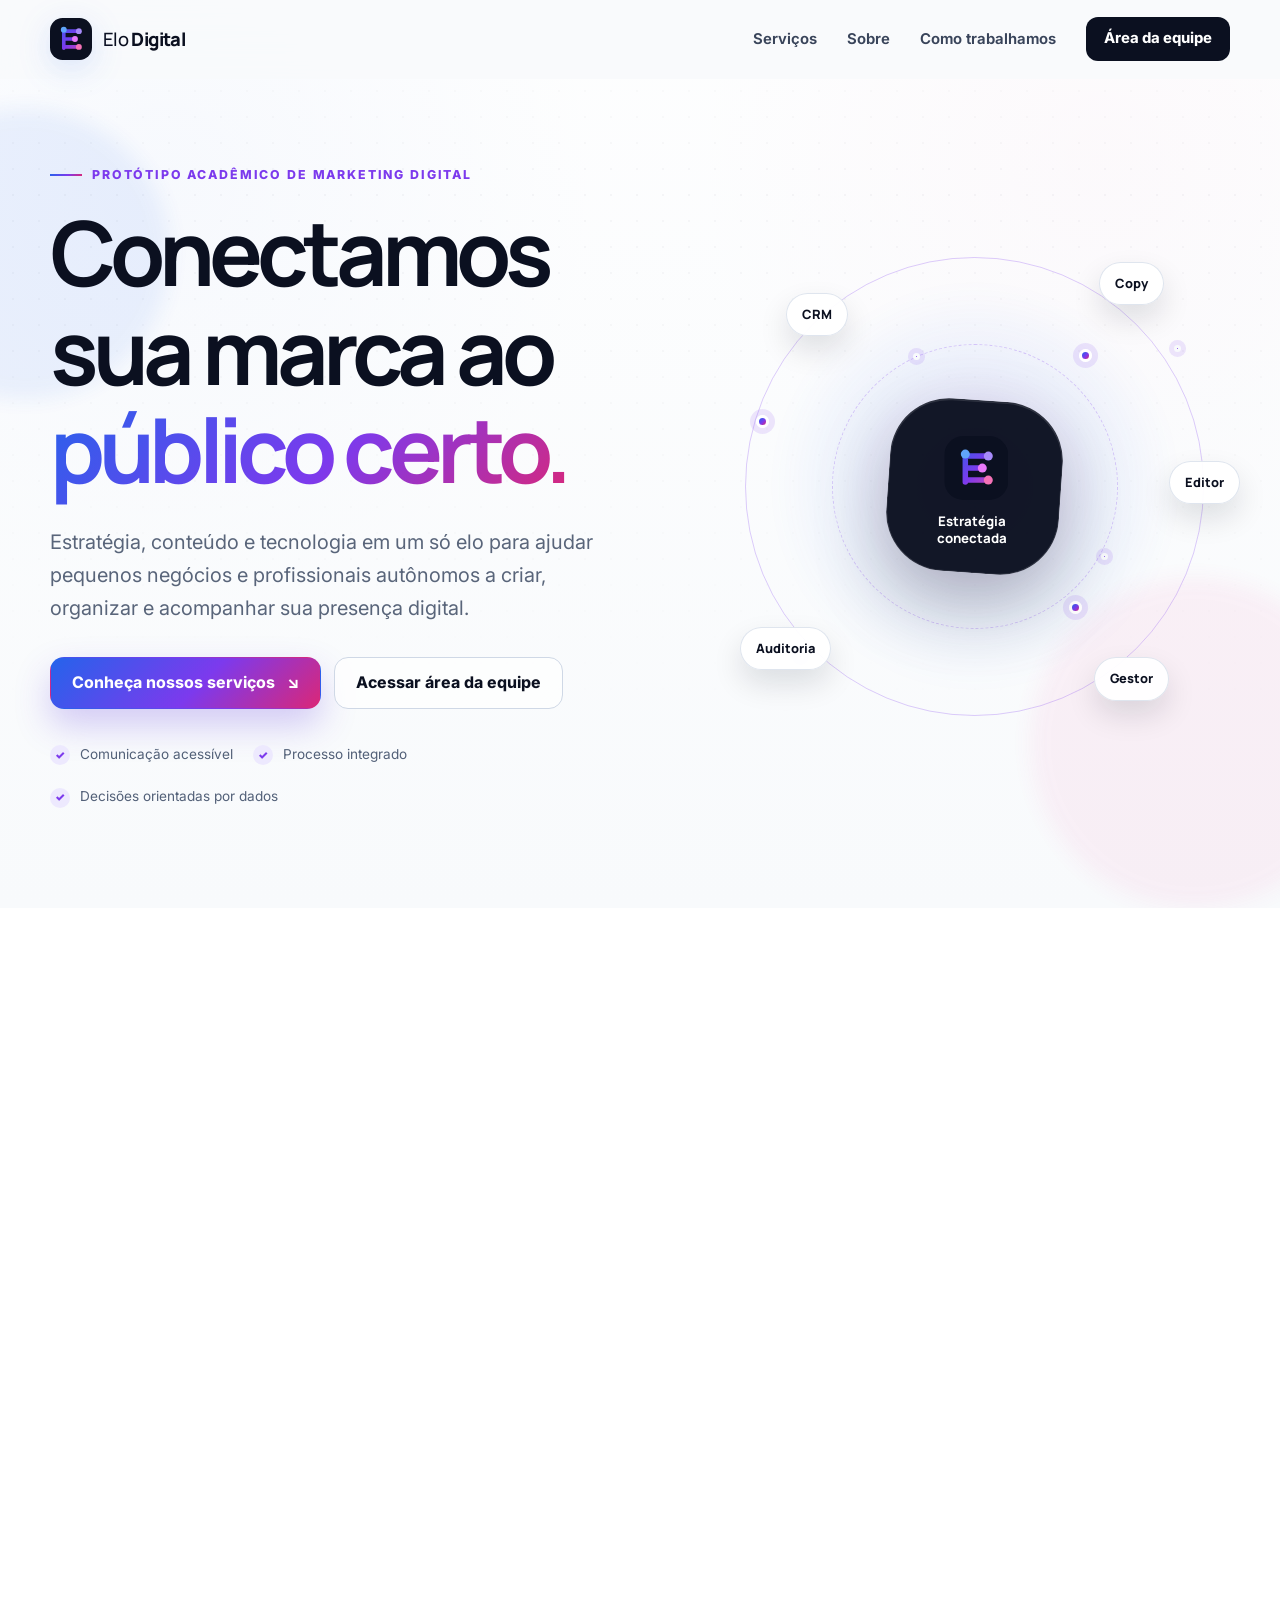
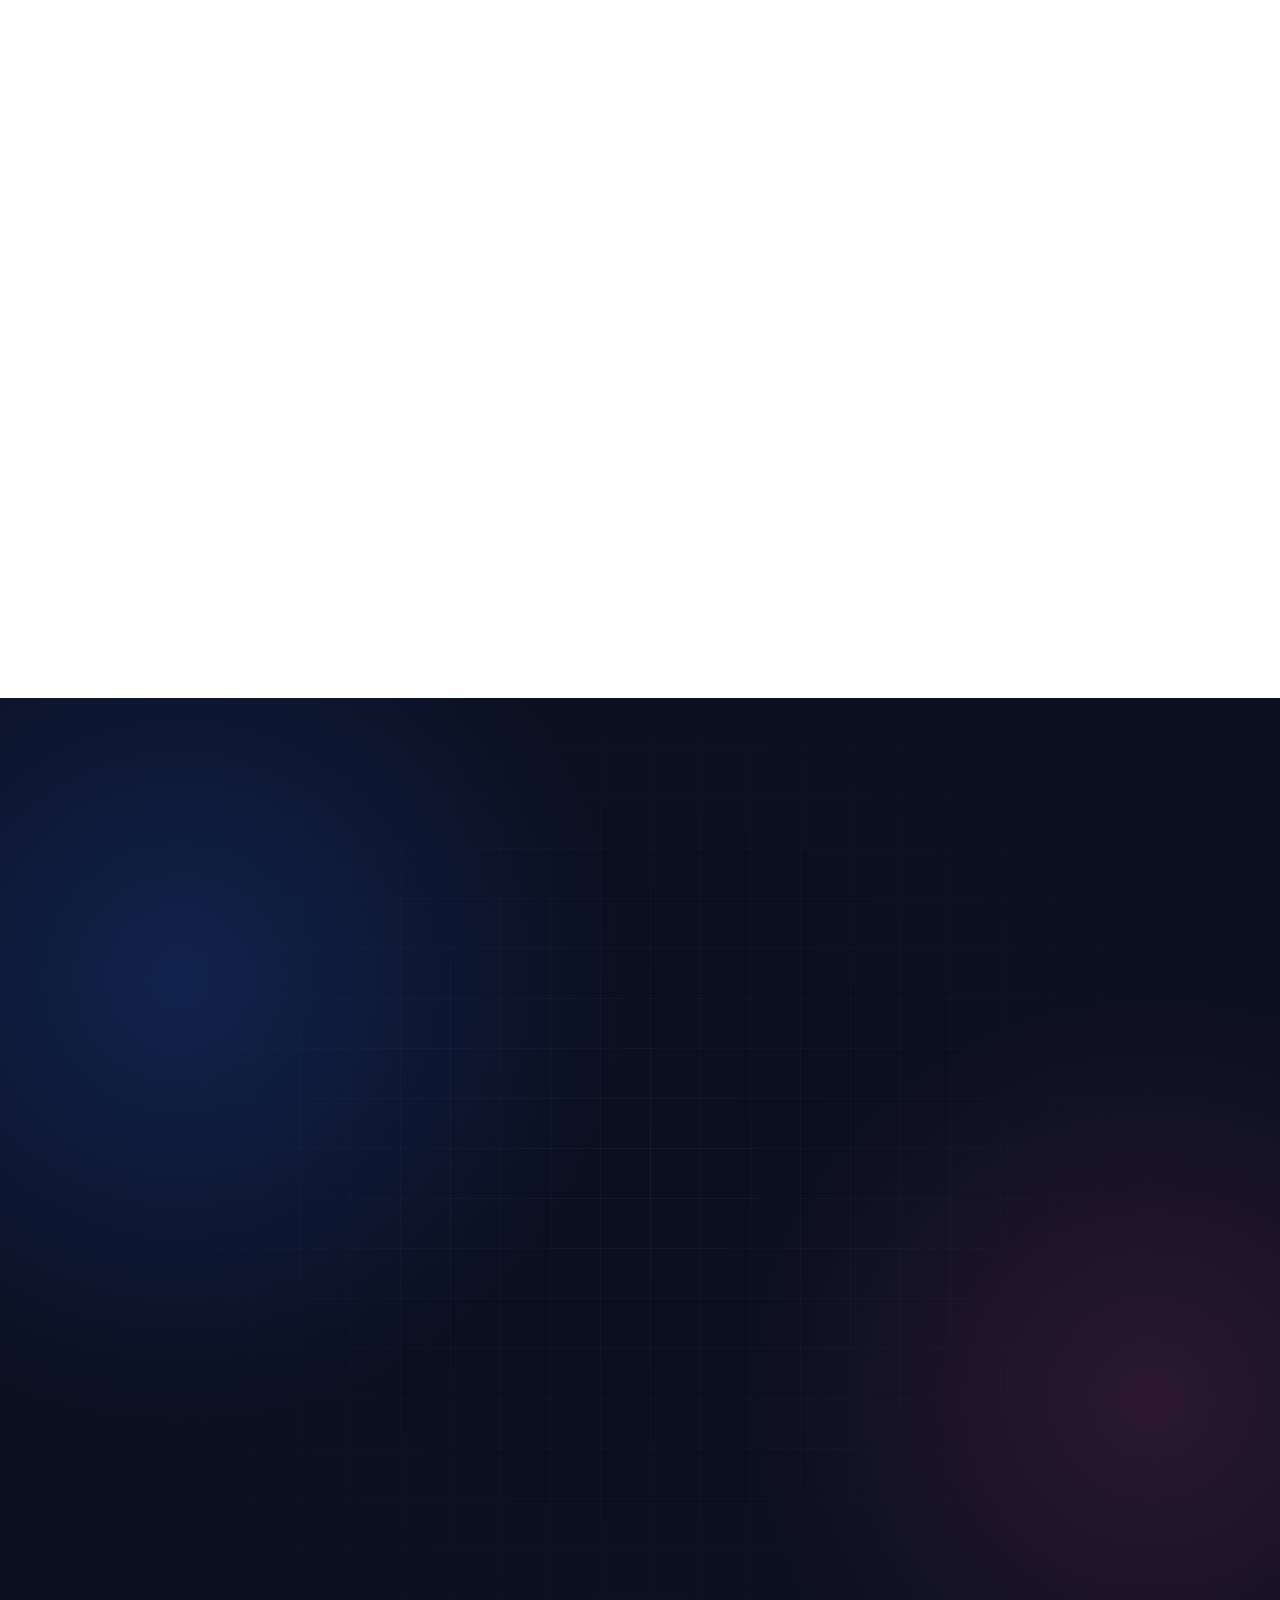
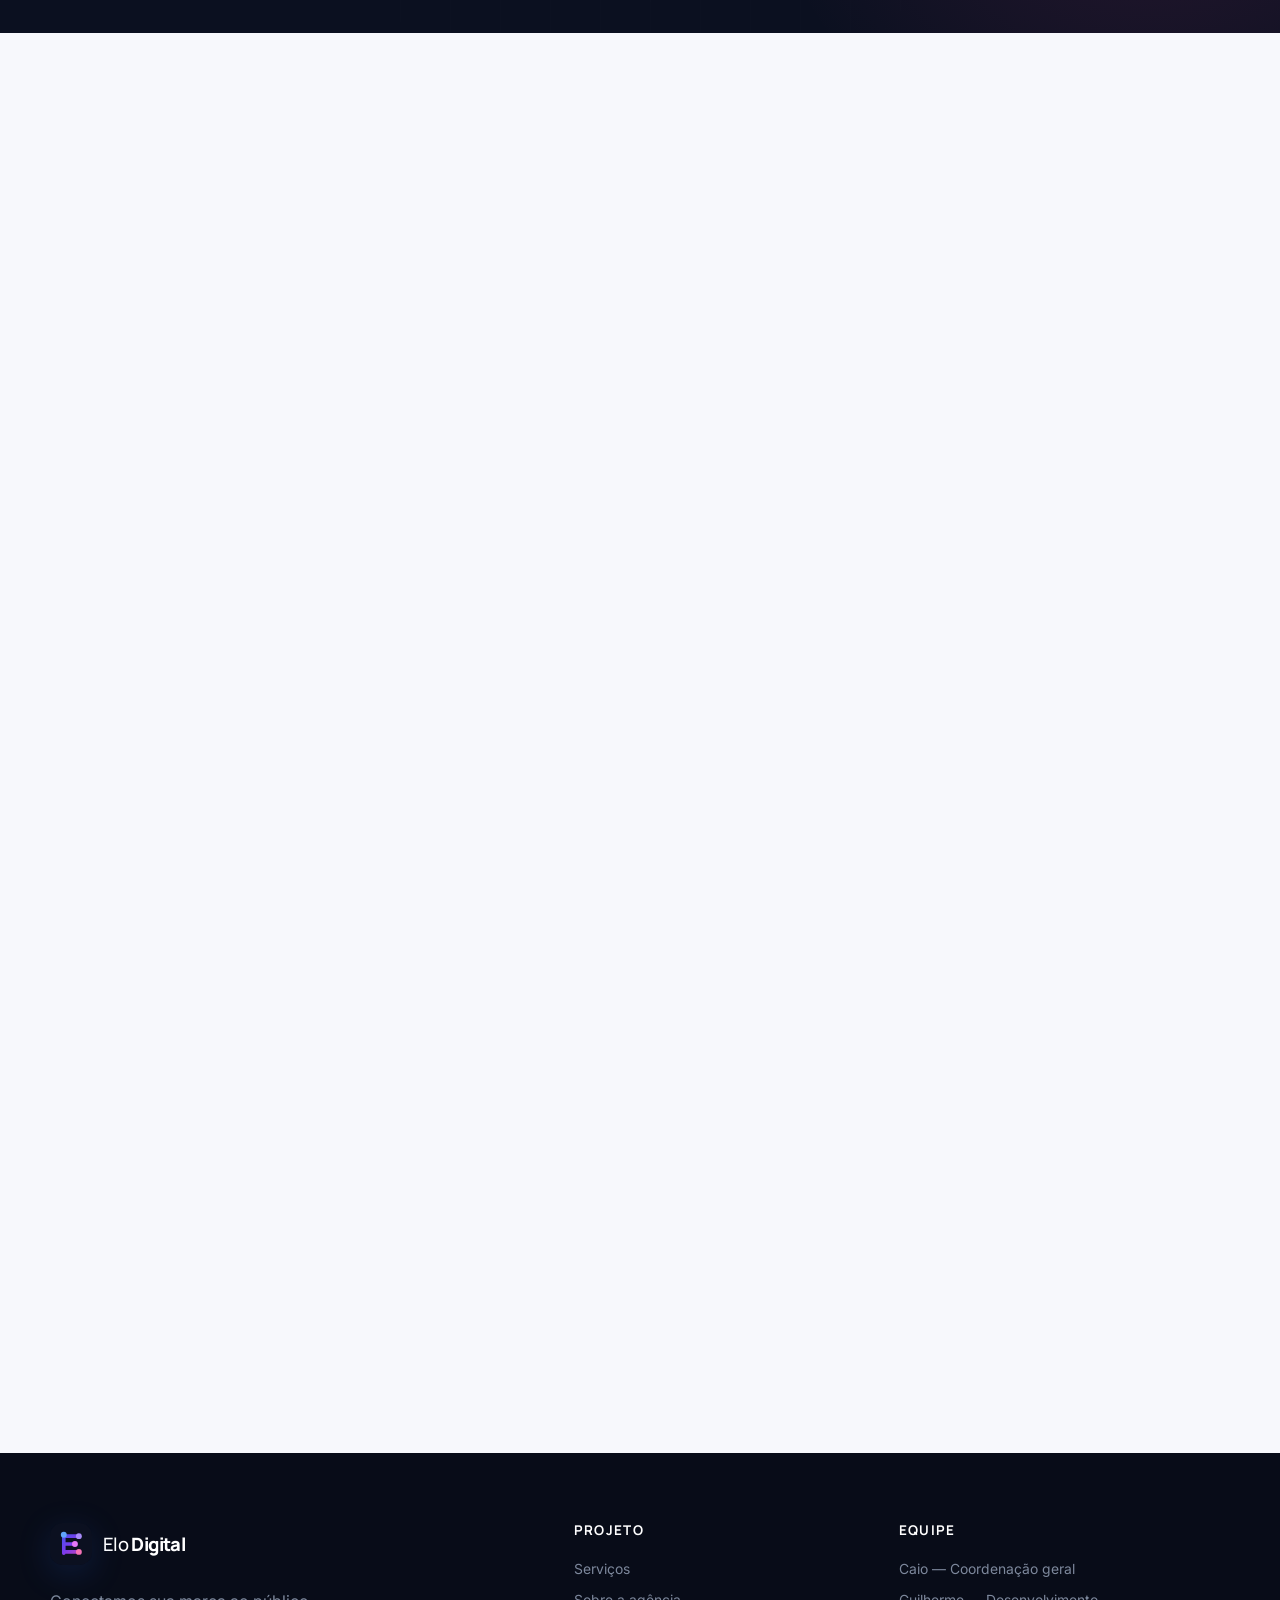
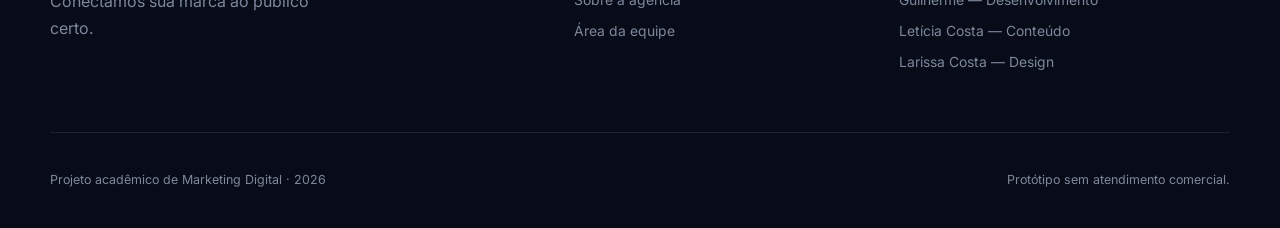
==== index.html @ a64d1aec "feat: cria Home e autenticação da Agência Elo Digital" ====
<!doctype html>
<html lang="pt-BR">
  <head>
    <meta charset="utf-8">
    <meta name="viewport" content="width=device-width, initial-scale=1">
    <meta name="theme-color" content="#0b1020">
    <meta name="referrer" content="no-referrer">
    <meta
      http-equiv="Content-Security-Policy"
      content="default-src 'self'; script-src 'self'; style-src 'self'; img-src 'self' data:; font-src 'self'; connect-src 'none'; object-src 'none'; base-uri 'self'; form-action 'self'; frame-ancestors 'none'"
    >
    <meta
      name="description"
      content="Agência Elo Digital: estratégia, conteúdo e tecnologia para conectar pequenos negócios ao público certo."
    >
    <title>Agência Elo Digital | Conectamos sua marca ao público certo</title>
    <link rel="icon" href="assets/favicon.svg" type="image/svg+xml">
    <link rel="stylesheet" href="styles.css">
    <script src="scripts/home.js" defer></script>
  </head>
  <body class="pagina-home">
    <a class="pular-conteudo" href="#conteudo">Pular para o conteúdo</a>

    <header class="cabecalho-site" data-cabecalho>
      <div class="container barra-navegacao">
        <a class="marca" href="index.html" aria-label="Agência Elo Digital — início">
          <img src="assets/logo.svg" alt="" width="42" height="42">
          <span>Elo <strong>Digital</strong></span>
        </a>

        <button
          class="botao-menu"
          type="button"
          aria-expanded="false"
          aria-controls="navegacao-principal"
          data-menu-botao
        >
          <span class="sr-only">Abrir menu</span>
          <span aria-hidden="true"></span>
          <span aria-hidden="true"></span>
          <span aria-hidden="true"></span>
        </button>

        <nav id="navegacao-principal" class="navegacao-principal" aria-label="Navegação principal" data-menu>
          <a href="#servicos">Serviços</a>
          <a href="#sobre">Sobre</a>
          <a href="#processo">Como trabalhamos</a>
          <a class="botao botao-cabecalho" href="login.html">Área da equipe</a>
        </nav>
      </div>
    </header>

    <main id="conteudo">
      <section class="hero" aria-labelledby="titulo-hero">
        <div class="hero-brilho hero-brilho-um" aria-hidden="true"></div>
        <div class="hero-brilho hero-brilho-dois" aria-hidden="true"></div>
        <div class="container grade-hero">
          <div class="hero-conteudo">
            <p class="sobretitulo">
              <span aria-hidden="true"></span>
              Protótipo acadêmico de Marketing Digital
            </p>
            <h1 id="titulo-hero">Conectamos sua marca ao <em>público certo.</em></h1>
            <p class="hero-resumo">
              Estratégia, conteúdo e tecnologia em um só elo para ajudar pequenos negócios
              e profissionais autônomos a criar, organizar e acompanhar sua presença digital.
            </p>
            <div class="grupo-botoes">
              <a class="botao botao-primario" href="#servicos">
                Conheça nossos serviços
                <span aria-hidden="true">↘</span>
              </a>
              <a class="botao botao-secundario" href="login.html">Acessar área da equipe</a>
            </div>
            <ul class="lista-confianca" aria-label="Características da proposta">
              <li><span aria-hidden="true">✓</span> Comunicação acessível</li>
              <li><span aria-hidden="true">✓</span> Processo integrado</li>
              <li><span aria-hidden="true">✓</span> Decisões orientadas por dados</li>
            </ul>
          </div>

          <div class="hero-visual" aria-label="Cinco áreas conectadas da Agência Elo Digital">
            <div class="orbita orbita-externa" aria-hidden="true"></div>
            <div class="orbita orbita-interna" aria-hidden="true"></div>
            <div class="nucleo-marca">
              <img src="assets/logo.svg" alt="" width="82" height="82">
              <span>Estratégia<br>conectada</span>
            </div>
            <span class="modulo-orbita modulo-crm">CRM</span>
            <span class="modulo-orbita modulo-copy">Copy</span>
            <span class="modulo-orbita modulo-editor">Editor</span>
            <span class="modulo-orbita modulo-gestor">Gestor</span>
            <span class="modulo-orbita modulo-auditoria">Auditoria</span>
            <span class="ponto-decorativo ponto-a" aria-hidden="true"></span>
            <span class="ponto-decorativo ponto-b" aria-hidden="true"></span>
            <span class="ponto-decorativo ponto-c" aria-hidden="true"></span>
          </div>
        </div>
      </section>

      <section id="servicos" class="secao secao-servicos" aria-labelledby="titulo-servicos">
        <div class="container">
          <div class="cabecalho-secao reveal">
            <div>
              <p class="sobretitulo">Um ecossistema, cinco frentes</p>
              <h2 id="titulo-servicos">Do primeiro contato à campanha publicada.</h2>
            </div>
            <p>
              A estrutura planejada reúne os principais pontos de uma operação de marketing
              digital. Os módulos serão liberados nas próximas etapas do projeto.
            </p>
          </div>

          <div class="grade-servicos">
            <article class="cartao-servico cartao-destaque reveal">
              <div class="topo-cartao">
                <span class="icone-servico icone-crm" aria-hidden="true">
                  <svg viewBox="0 0 24 24"><path d="M16 21v-2a4 4 0 0 0-4-4H6a4 4 0 0 0-4 4v2M9 11a4 4 0 1 0 0-8 4 4 0 0 0 0 8ZM22 21v-2a4 4 0 0 0-3-3.87M16 3.13a4 4 0 0 1 0 7.75"/></svg>
                </span>
                <span class="selo-em-breve">Em breve</span>
              </div>
              <p class="numero-cartao">01</p>
              <h3>CRM</h3>
              <p class="subtitulo-cartao">Dados e relacionamento</p>
              <p>Centraliza informações da empresa, ajuda a compreender comportamentos e prepara análises preditivas.</p>
              <span class="linha-cartao" aria-hidden="true"></span>
            </article>

            <article class="cartao-servico reveal">
              <div class="topo-cartao">
                <span class="icone-servico icone-copy" aria-hidden="true">
                  <svg viewBox="0 0 24 24"><path d="m12 19 7-7 3 3-7 7-3-3ZM18 13l-1.5-7.5L2 2l3.5 14.5L13 18M2 2l7.586 7.586M11 13a2 2 0 1 1-4 0 2 2 0 0 1 4 0Z"/></svg>
                </span>
                <span class="selo-em-breve">Em breve</span>
              </div>
              <p class="numero-cartao">02</p>
              <h3>Copy</h3>
              <p class="subtitulo-cartao">Textos e ideias de anúncios</p>
              <p>Organiza objetivos, gatilhos, ofertas e prompts para transformar estratégia em mensagens claras.</p>
              <span class="linha-cartao" aria-hidden="true"></span>
            </article>

            <article class="cartao-servico reveal">
              <div class="topo-cartao">
                <span class="icone-servico icone-editor" aria-hidden="true">
                  <svg viewBox="0 0 24 24"><rect x="3" y="3" width="18" height="18" rx="2"/><circle cx="8.5" cy="8.5" r="1.5"/><path d="m21 15-5-5L5 21"/></svg>
                </span>
                <span class="selo-em-breve">Em breve</span>
              </div>
              <p class="numero-cartao">03</p>
              <h3>Editor</h3>
              <p class="subtitulo-cartao">Imagens e vídeos</p>
              <p>Planeja formatos, tamanhos, duração e objetivo de peças para stories, reels e outros canais.</p>
              <span class="linha-cartao" aria-hidden="true"></span>
            </article>

            <article class="cartao-servico reveal">
              <div class="topo-cartao">
                <span class="icone-servico icone-gestor" aria-hidden="true">
                  <svg viewBox="0 0 24 24"><path d="M3 3v18h18M7 16l4-5 4 3 5-7"/><path d="M17 7h3v3"/></svg>
                </span>
                <span class="selo-em-breve">Em breve</span>
              </div>
              <p class="numero-cartao">04</p>
              <h3>Gestor</h3>
              <p class="subtitulo-cartao">Gestão de campanhas</p>
              <p>Reúne campanhas orgânicas e pagas para facilitar o acompanhamento de redes e anúncios.</p>
              <span class="linha-cartao" aria-hidden="true"></span>
            </article>

            <article class="cartao-servico reveal">
              <div class="topo-cartao">
                <span class="icone-servico icone-auditoria" aria-hidden="true">
                  <svg viewBox="0 0 24 24"><path d="M9 11 12 14 22 4"/><path d="M21 12v7a2 2 0 0 1-2 2H5a2 2 0 0 1-2-2V5a2 2 0 0 1 2-2h11"/></svg>
                </span>
                <span class="selo-em-breve">Em breve</span>
              </div>
              <p class="numero-cartao">05</p>
              <h3>Auditoria</h3>
              <p class="subtitulo-cartao">Revisão e conformidade</p>
              <p>Verifica diretrizes e LGPD, registra alertas e prepara pareceres antes de uma ação avançar.</p>
              <span class="linha-cartao" aria-hidden="true"></span>
            </article>
          </div>
        </div>
      </section>

      <section id="sobre" class="secao-sobre" aria-labelledby="titulo-sobre">
        <div class="container grade-sobre">
          <div class="composicao-sobre reveal" aria-hidden="true">
            <div class="painel-dados">
              <div class="painel-topo"><span></span><span></span><span></span></div>
              <p>Conexões ativas</p>
              <div class="grafico-linhas">
                <span></span>
                <span></span>
                <span></span>
                <span></span>
                <span></span>
                <span></span>
              </div>
              <div class="painel-rodape"><strong>Estratégia</strong><span>+ criatividade</span></div>
            </div>
            <div class="selo-flutuante">Elo<br><strong>em ação</strong></div>
          </div>

          <div class="conteudo-sobre reveal">
            <p class="sobretitulo sobretitulo-claro">Sobre a agência</p>
            <h2 id="titulo-sobre">O elo entre uma boa ideia e uma presença digital consistente.</h2>
            <p>
              A Agência Elo Digital nasce como um projeto acadêmico para tornar o marketing
              mais compreensível e organizado para quem empreende. Nossa proposta conecta
              planejamento, produção e acompanhamento em uma jornada simples.
            </p>
            <div class="lista-valores">
              <div>
                <span>01</span>
                <p><strong>Clareza</strong> para transformar termos técnicos em decisões práticas.</p>
              </div>
              <div>
                <span>02</span>
                <p><strong>Criação</strong> alinhada aos objetivos e à realidade de cada negócio.</p>
              </div>
              <div>
                <span>03</span>
                <p><strong>Acompanhamento</strong> para aprender com cada ação e evoluir.</p>
              </div>
            </div>
          </div>
        </div>
      </section>

      <section id="processo" class="secao secao-processo" aria-labelledby="titulo-processo">
        <div class="container">
          <div class="cabecalho-processo reveal">
            <p class="sobretitulo">Como trabalhamos</p>
            <h2 id="titulo-processo">Um processo direto, do contexto ao aprendizado.</h2>
          </div>
          <ol class="etapas-processo">
            <li class="reveal">
              <span class="numero-etapa">01</span>
              <div class="icone-etapa" aria-hidden="true">◎</div>
              <h3>Entender</h3>
              <p>Conhecemos o negócio, o público e o objetivo antes de escolher formatos ou canais.</p>
            </li>
            <li class="reveal">
              <span class="numero-etapa">02</span>
              <div class="icone-etapa" aria-hidden="true">◇</div>
              <h3>Criar</h3>
              <p>Conectamos texto, imagem, vídeo e campanha em uma comunicação coerente.</p>
            </li>
            <li class="reveal">
              <span class="numero-etapa">03</span>
              <div class="icone-etapa" aria-hidden="true">↗</div>
              <h3>Acompanhar</h3>
              <p>Organizamos dados e aprendizados para apoiar as próximas decisões.</p>
            </li>
          </ol>
        </div>
      </section>

      <section class="secao-cta" aria-labelledby="titulo-cta">
        <div class="container caixa-cta reveal">
          <div class="cta-orbe cta-orbe-a" aria-hidden="true"></div>
          <div class="cta-orbe cta-orbe-b" aria-hidden="true"></div>
          <div>
            <p class="sobretitulo sobretitulo-claro">Área interna demonstrativa</p>
            <h2 id="titulo-cta">A estratégia começa quando a equipe se conecta.</h2>
            <p>Acesse o protótipo funcional e conheça o painel planejado para os cinco módulos.</p>
          </div>
          <a class="botao botao-claro" href="login.html">
            Entrar na área da equipe
            <span aria-hidden="true">→</span>
          </a>
        </div>
      </section>
    </main>

    <footer class="rodape-site">
      <div class="container rodape-principal">
        <div class="rodape-marca">
          <a class="marca marca-rodape" href="index.html">
            <img src="assets/logo.svg" alt="" width="42" height="42">
            <span>Elo <strong>Digital</strong></span>
          </a>
          <p>Conectamos sua marca ao público certo.</p>
        </div>
        <div>
          <h2>Projeto</h2>
          <a href="#servicos">Serviços</a>
          <a href="#sobre">Sobre a agência</a>
          <a href="login.html">Área da equipe</a>
        </div>
        <div>
          <h2>Equipe</h2>
          <p>Caio — Coordenação geral</p>
          <p>Guilherme — Desenvolvimento</p>
          <p>Letícia Costa — Conteúdo</p>
          <p>Larissa Costa — Design</p>
        </div>
      </div>
      <div class="container rodape-final">
        <p>Projeto acadêmico de Marketing Digital · 2026</p>
        <p>Protótipo sem atendimento comercial.</p>
      </div>
    </footer>
  </body>
</html>
---- styles.css ----
@font-face {
  font-family: "Manrope";
  src: url("assets/fonts/Manrope-Variable.ttf") format("truetype");
  font-style: normal;
  font-weight: 200 800;
  font-display: swap;
}

@font-face {
  font-family: "Inter";
  src: url("assets/fonts/Inter-Variable.ttf") format("truetype");
  font-style: normal;
  font-weight: 100 900;
  font-display: swap;
}

:root {
  --azul: #2563eb;
  --azul-claro: #60a5fa;
  --roxo: #7c3aed;
  --roxo-claro: #a78bfa;
  --magenta: #db2777;
  --rosa: #f472b6;
  --marinho: #0b1020;
  --marinho-medio: #151b31;
  --texto: #172033;
  --texto-suave: #59657a;
  --fundo: #f8fafc;
  --superficie: #ffffff;
  --borda: #dbe2ec;
  --sucesso: #08735a;
  --erro: #b4233f;
  --foco: #005bd8;
  --gradiente: linear-gradient(135deg, var(--azul) 0%, var(--roxo) 55%, var(--magenta) 100%);
  --gradiente-suave: linear-gradient(135deg, rgb(37 99 235 / 12%), rgb(124 58 237 / 12%), rgb(236 72 153 / 12%));
  --sombra: 0 24px 70px rgb(11 16 32 / 10%);
  --raio: 24px;
}

*,
*::before,
*::after {
  box-sizing: border-box;
}

html {
  scroll-behavior: smooth;
}

body {
  margin: 0;
  color: var(--texto);
  background: var(--fundo);
  font-family: "Inter", system-ui, -apple-system, BlinkMacSystemFont, "Segoe UI", sans-serif;
  font-size: 1rem;
  line-height: 1.65;
  text-rendering: optimizeLegibility;
}

body.menu-aberto {
  overflow: hidden;
}

button,
input {
  font: inherit;
}

button,
a {
  -webkit-tap-highlight-color: transparent;
}

button {
  color: inherit;
}

a {
  color: inherit;
  text-decoration: none;
}

img,
svg {
  display: block;
  max-width: 100%;
}

h1,
h2,
h3,
p {
  overflow-wrap: anywhere;
}

h1,
h2,
h3 {
  margin-top: 0;
  color: var(--marinho);
  font-family: "Manrope", "Inter", sans-serif;
  line-height: 1.1;
}

h1 {
  font-size: clamp(2.75rem, 7vw, 5.75rem);
  letter-spacing: -0.065em;
}

h2 {
  font-size: clamp(2.15rem, 5vw, 4rem);
  letter-spacing: -0.052em;
}

h3 {
  font-size: 1.45rem;
  letter-spacing: -0.03em;
}

.container {
  width: min(1180px, calc(100% - 40px));
  margin-inline: auto;
}

.sr-only {
  position: absolute;
  width: 1px;
  height: 1px;
  padding: 0;
  margin: -1px;
  overflow: hidden;
  clip: rect(0, 0, 0, 0);
  white-space: nowrap;
  border: 0;
}

.pular-conteudo {
  position: fixed;
  z-index: 1000;
  top: 12px;
  left: 12px;
  padding: 12px 18px;
  color: #fff;
  background: var(--marinho);
  border-radius: 10px;
  transform: translateY(-160%);
  transition: transform 180ms ease;
}

.pular-conteudo:focus {
  transform: translateY(0);
}

:focus-visible {
  outline: 3px solid var(--foco);
  outline-offset: 3px;
}

.marca {
  display: inline-flex;
  align-items: center;
  gap: 11px;
  color: var(--marinho);
  font-family: "Manrope", sans-serif;
  font-size: 1.15rem;
  font-weight: 500;
  letter-spacing: -0.035em;
}

.marca img {
  flex: 0 0 auto;
  filter: drop-shadow(0 8px 16px rgb(37 99 235 / 16%));
}

.marca strong {
  font-weight: 800;
}

.botao {
  display: inline-flex;
  min-height: 52px;
  align-items: center;
  justify-content: center;
  gap: 12px;
  padding: 13px 21px;
  border: 1px solid transparent;
  border-radius: 14px;
  cursor: pointer;
  font-weight: 750;
  line-height: 1.2;
  transition: transform 180ms ease, box-shadow 180ms ease, background 180ms ease, border-color 180ms ease;
}

.botao:hover {
  transform: translateY(-2px);
}

.botao-primario {
  color: #fff;
  background: var(--gradiente);
  box-shadow: 0 16px 35px rgb(91 57 224 / 25%);
}

.botao-primario:hover {
  box-shadow: 0 19px 42px rgb(91 57 224 / 34%);
}

.botao-secundario {
  color: var(--marinho);
  background: rgb(255 255 255 / 74%);
  border-color: #cfd8e6;
}

.botao-secundario:hover {
  background: #fff;
  border-color: #aebcd1;
}

.botao:disabled {
  color: #6b7280;
  background: #d9dee8;
  box-shadow: none;
  cursor: wait;
  transform: none;
}

.sobretitulo,
.rotulo-formulario {
  margin: 0 0 18px;
  color: var(--roxo);
  font-size: 0.77rem;
  font-weight: 800;
  letter-spacing: 0.15em;
  text-transform: uppercase;
}

.sobretitulo {
  display: flex;
  align-items: center;
  gap: 10px;
}

.sobretitulo > span {
  width: 32px;
  height: 2px;
  background: var(--gradiente);
}

.sobretitulo-claro {
  color: #c4b5fd;
}

/* Home */

.cabecalho-site {
  position: fixed;
  z-index: 100;
  inset: 0 0 auto;
  background: rgb(248 250 252 / 84%);
  border-bottom: 1px solid transparent;
  backdrop-filter: blur(18px);
  transition: border-color 180ms ease, box-shadow 180ms ease;
}

.cabecalho-site.rolado {
  border-color: rgb(219 226 236 / 85%);
  box-shadow: 0 12px 35px rgb(11 16 32 / 6%);
}

.barra-navegacao {
  display: flex;
  min-height: 78px;
  align-items: center;
  justify-content: space-between;
  gap: 28px;
}

.navegacao-principal {
  display: flex;
  align-items: center;
  gap: 30px;
  color: #39445a;
  font-size: 0.93rem;
  font-weight: 650;
}

.navegacao-principal > a:not(.botao) {
  position: relative;
}

.navegacao-principal > a:not(.botao)::after {
  position: absolute;
  right: 0;
  bottom: -8px;
  left: 0;
  height: 2px;
  content: "";
  background: var(--gradiente);
  transform: scaleX(0);
  transform-origin: right;
  transition: transform 180ms ease;
}

.navegacao-principal > a:not(.botao):hover::after {
  transform: scaleX(1);
  transform-origin: left;
}

.botao-cabecalho {
  min-height: 44px;
  padding: 10px 17px;
  color: #fff;
  background: var(--marinho);
  border-radius: 12px;
}

.botao-menu {
  display: none;
  width: 44px;
  height: 44px;
  place-items: center;
  padding: 9px;
  background: transparent;
  border: 0;
  border-radius: 10px;
  cursor: pointer;
}

.botao-menu > span:not(.sr-only) {
  display: block;
  width: 22px;
  height: 2px;
  margin: 4px auto;
  background: var(--marinho);
  transition: transform 180ms ease, opacity 180ms ease;
}

.hero {
  position: relative;
  min-height: 780px;
  padding: 165px 0 100px;
  overflow: hidden;
  background:
    linear-gradient(rgb(255 255 255 / 76%), rgb(248 250 252 / 88%)),
    radial-gradient(circle at 13% 20%, rgb(37 99 235 / 12%), transparent 32%),
    radial-gradient(circle at 86% 18%, rgb(236 72 153 / 10%), transparent 30%);
}

.hero::before {
  position: absolute;
  inset: 0;
  pointer-events: none;
  content: "";
  background-image: radial-gradient(rgb(11 16 32 / 10%) 1px, transparent 1px);
  background-size: 26px 26px;
  mask-image: linear-gradient(to bottom, transparent, #000 20%, transparent 86%);
  opacity: 0.32;
}

.hero-brilho {
  position: absolute;
  border-radius: 50%;
  filter: blur(10px);
  opacity: 0.4;
  pointer-events: none;
}

.hero-brilho-um {
  top: 12%;
  left: -120px;
  width: 290px;
  height: 290px;
  background: rgb(37 99 235 / 20%);
}

.hero-brilho-dois {
  right: -80px;
  bottom: 0;
  width: 330px;
  height: 330px;
  background: rgb(236 72 153 / 17%);
}

.grade-hero {
  position: relative;
  z-index: 1;
  display: grid;
  grid-template-columns: minmax(0, 1.05fr) minmax(430px, 0.95fr);
  align-items: center;
  gap: clamp(45px, 7vw, 95px);
}

.hero h1 {
  max-width: 10.5ch;
  margin-bottom: 27px;
}

.hero h1 em {
  color: transparent;
  background: var(--gradiente);
  background-clip: text;
  font-style: normal;
}

.hero-resumo {
  max-width: 620px;
  margin: 0 0 32px;
  color: var(--texto-suave);
  font-size: clamp(1.08rem, 2vw, 1.25rem);
}

.grupo-botoes {
  display: flex;
  flex-wrap: wrap;
  gap: 13px;
}

.lista-confianca {
  display: flex;
  flex-wrap: wrap;
  gap: 20px;
  padding: 0;
  margin: 34px 0 0;
  color: #526078;
  font-size: 0.85rem;
  list-style: none;
}

.lista-confianca span {
  display: inline-grid;
  width: 20px;
  height: 20px;
  margin-right: 6px;
  place-items: center;
  color: var(--roxo);
  background: #ede9fe;
  border-radius: 50%;
  font-size: 0.7rem;
  font-weight: 900;
}

.hero-visual {
  position: relative;
  width: min(100%, 510px);
  aspect-ratio: 1;
  justify-self: end;
}

.hero-visual::before {
  position: absolute;
  inset: 10%;
  content: "";
  background: radial-gradient(circle, rgb(124 58 237 / 18%), rgb(37 99 235 / 7%) 42%, transparent 70%);
  border-radius: 50%;
  filter: blur(8px);
}

.orbita {
  position: absolute;
  border: 1px solid rgb(124 58 237 / 25%);
  border-radius: 50%;
}

.orbita::before,
.orbita::after {
  position: absolute;
  width: 7px;
  height: 7px;
  content: "";
  background: var(--roxo);
  border: 3px solid #f8fafc;
  border-radius: 50%;
  box-shadow: 0 0 0 5px rgb(124 58 237 / 12%);
}

.orbita-externa {
  inset: 5%;
  animation: rotacao 28s linear infinite;
}

.orbita-externa::before {
  top: 19%;
  right: 5%;
}

.orbita-externa::after {
  bottom: 12%;
  left: 11%;
}

.orbita-interna {
  inset: 22%;
  border-style: dashed;
  animation: rotacao-inversa 20s linear infinite;
}

.orbita-interna::before {
  top: 3%;
  left: 28%;
}

.orbita-interna::after {
  right: 3%;
  bottom: 24%;
}

.nucleo-marca {
  position: absolute;
  z-index: 2;
  inset: 33%;
  display: grid;
  place-items: center;
  padding: 25px;
  color: #fff;
  text-align: center;
  background: rgb(11 16 32 / 97%);
  border: 1px solid rgb(255 255 255 / 12%);
  border-radius: 34%;
  box-shadow: 0 30px 70px rgb(11 16 32 / 27%), inset 0 1px rgb(255 255 255 / 12%);
  transform: rotate(4deg);
}

.nucleo-marca img {
  width: 64px;
  transform: rotate(-4deg);
}

.nucleo-marca span {
  margin-top: 3px;
  font-family: "Manrope", sans-serif;
  font-size: 0.83rem;
  font-weight: 750;
  line-height: 1.25;
  transform: rotate(-4deg);
}

.modulo-orbita {
  position: absolute;
  z-index: 3;
  padding: 10px 15px;
  color: var(--marinho);
  background: rgb(255 255 255 / 94%);
  border: 1px solid rgb(219 226 236 / 88%);
  border-radius: 999px;
  box-shadow: 0 14px 30px rgb(11 16 32 / 12%);
  font-family: "Manrope", sans-serif;
  font-size: 0.8rem;
  font-weight: 800;
  animation: flutuar 5s ease-in-out infinite;
}

.modulo-crm { top: 12%; left: 13%; }
.modulo-copy { top: 6%; right: 13%; animation-delay: -1s; }
.modulo-editor { top: 45%; right: -2%; animation-delay: -2s; }
.modulo-gestor { right: 12%; bottom: 8%; animation-delay: -3s; }
.modulo-auditoria { bottom: 14%; left: 4%; animation-delay: -4s; }

.ponto-decorativo {
  position: absolute;
  width: 13px;
  height: 13px;
  background: var(--gradiente);
  border: 3px solid #fff;
  border-radius: 50%;
  box-shadow: 0 0 0 6px rgb(124 58 237 / 12%);
}

.ponto-a { top: 36%; left: 7%; }
.ponto-b { top: 23%; right: 27%; }
.ponto-c { right: 29%; bottom: 25%; }

@keyframes rotacao { to { transform: rotate(360deg); } }
@keyframes rotacao-inversa { to { transform: rotate(-360deg); } }
@keyframes flutuar { 50% { transform: translateY(-8px); } }

.secao {
  padding: 115px 0;
}

.cabecalho-secao {
  display: grid;
  grid-template-columns: minmax(0, 1.2fr) minmax(280px, 0.65fr);
  align-items: end;
  gap: 60px;
  margin-bottom: 52px;
}

.cabecalho-secao h2 {
  max-width: 12ch;
  margin-bottom: 0;
}

.cabecalho-secao > p {
  margin: 0 0 7px;
  color: var(--texto-suave);
}

.secao-servicos {
  background: #fff;
}

.grade-servicos {
  display: grid;
  grid-template-columns: repeat(6, minmax(0, 1fr));
  gap: 18px;
}

.cartao-servico {
  position: relative;
  grid-column: span 2;
  min-height: 385px;
  padding: 27px;
  overflow: hidden;
  background: #fff;
  border: 1px solid var(--borda);
  border-radius: 22px;
  box-shadow: 0 12px 35px rgb(11 16 32 / 5%);
  transition: transform 220ms ease, box-shadow 220ms ease, border-color 220ms ease;
}

.cartao-servico:nth-child(4) {
  grid-column: 2 / span 2;
}

.cartao-servico:hover {
  border-color: rgb(124 58 237 / 32%);
  box-shadow: 0 22px 54px rgb(11 16 32 / 10%);
  transform: translateY(-7px);
}

.cartao-servico::after {
  position: absolute;
  right: -50px;
  bottom: -75px;
  width: 170px;
  height: 170px;
  content: "";
  background: var(--gradiente-suave);
  border-radius: 50%;
  filter: blur(4px);
}

.cartao-destaque {
  color: #e8ebf4;
  background: var(--marinho);
  border-color: var(--marinho);
}

.cartao-destaque h3,
.cartao-destaque .subtitulo-cartao {
  color: #fff;
}

.topo-cartao {
  position: relative;
  z-index: 1;
  display: flex;
  align-items: flex-start;
  justify-content: space-between;
  gap: 12px;
}

.icone-servico {
  display: grid;
  width: 50px;
  height: 50px;
  place-items: center;
  color: #fff;
  background: var(--gradiente);
  border-radius: 15px;
  box-shadow: 0 12px 25px rgb(91 57 224 / 24%);
}

.icone-servico svg {
  width: 23px;
  fill: none;
  stroke: currentColor;
  stroke-linecap: round;
  stroke-linejoin: round;
  stroke-width: 1.8;
}

.icone-copy { background: linear-gradient(135deg, #7c3aed, #db2777); }
.icone-editor { background: linear-gradient(135deg, #2563eb, #7c3aed); }
.icone-gestor { background: linear-gradient(135deg, #0f766e, #2563eb); }
.icone-auditoria { background: linear-gradient(135deg, #db2777, #f97316); }

.selo-em-breve {
  display: inline-flex;
  min-height: 28px;
  align-items: center;
  padding: 5px 10px;
  color: #5b21b6;
  background: #f1eafe;
  border: 1px solid #ddc9fb;
  border-radius: 999px;
  font-size: 0.67rem;
  font-weight: 850;
  letter-spacing: 0.08em;
  text-transform: uppercase;
}

.cartao-destaque .selo-em-breve {
  color: #e9d5ff;
  background: rgb(124 58 237 / 22%);
  border-color: rgb(196 181 253 / 25%);
}

.numero-cartao {
  margin: 25px 0 12px;
  color: #9da8ba;
  font-family: "Manrope", sans-serif;
  font-size: 0.72rem;
  font-weight: 800;
}

.cartao-servico h3 {
  margin-bottom: 4px;
  font-size: 1.7rem;
}

.subtitulo-cartao {
  margin: 0 0 16px;
  color: var(--roxo);
  font-size: 0.83rem;
  font-weight: 750;
}

.cartao-servico > p:not(.numero-cartao, .subtitulo-cartao) {
  position: relative;
  z-index: 1;
  margin: 0;
  color: #69758a;
  font-size: 0.92rem;
}

.cartao-destaque > p:not(.numero-cartao, .subtitulo-cartao) {
  color: #b7c0d2;
}

.linha-cartao {
  position: absolute;
  z-index: 1;
  right: 27px;
  bottom: 27px;
  left: 27px;
  height: 3px;
  overflow: hidden;
  background: #eef1f6;
  border-radius: 999px;
}

.linha-cartao::after {
  display: block;
  width: 32%;
  height: 100%;
  content: "";
  background: var(--gradiente);
  border-radius: inherit;
}

.cartao-destaque .linha-cartao {
  background: rgb(255 255 255 / 10%);
}

.secao-sobre {
  position: relative;
  padding: 125px 0;
  overflow: hidden;
  color: #c8d0df;
  background:
    radial-gradient(circle at 14% 30%, rgb(37 99 235 / 22%), transparent 35%),
    radial-gradient(circle at 90% 75%, rgb(236 72 153 / 14%), transparent 30%),
    var(--marinho);
}

.secao-sobre::after {
  position: absolute;
  inset: 0;
  content: "";
  background-image: linear-gradient(rgb(255 255 255 / 3%) 1px, transparent 1px), linear-gradient(90deg, rgb(255 255 255 / 3%) 1px, transparent 1px);
  background-size: 50px 50px;
  mask-image: radial-gradient(circle at center, #000, transparent 80%);
  pointer-events: none;
}

.grade-sobre {
  position: relative;
  z-index: 1;
  display: grid;
  grid-template-columns: minmax(350px, 0.85fr) minmax(0, 1.15fr);
  align-items: center;
  gap: clamp(70px, 9vw, 140px);
}

.conteudo-sobre h2 {
  max-width: 13ch;
  margin-bottom: 25px;
  color: #fff;
}

.conteudo-sobre > p:not(.sobretitulo) {
  max-width: 650px;
  margin-bottom: 35px;
  font-size: 1.05rem;
}

.composicao-sobre {
  position: relative;
  min-height: 480px;
}

.painel-dados {
  position: absolute;
  inset: 8% 0 8% 5%;
  padding: 30px;
  background: rgb(255 255 255 / 7%);
  border: 1px solid rgb(255 255 255 / 13%);
  border-radius: 30px;
  box-shadow: 0 40px 80px rgb(0 0 0 / 25%);
  backdrop-filter: blur(18px);
  transform: rotate(-4deg);
}

.painel-topo {
  display: flex;
  gap: 7px;
  margin-bottom: 55px;
}

.painel-topo span {
  width: 8px;
  height: 8px;
  background: #526078;
  border-radius: 50%;
}

.painel-topo span:first-child { background: var(--rosa); }
.painel-topo span:nth-child(2) { background: var(--roxo-claro); }
.painel-topo span:last-child { background: var(--azul-claro); }

.painel-dados > p {
  color: #fff;
  font-family: "Manrope", sans-serif;
  font-size: 1.2rem;
  font-weight: 750;
}

.grafico-linhas {
  display: flex;
  height: 180px;
  align-items: end;
  gap: 12px;
  padding-top: 20px;
  border-bottom: 1px solid rgb(255 255 255 / 15%);
}

.grafico-linhas span {
  flex: 1;
  background: linear-gradient(to top, var(--azul), var(--rosa));
  border-radius: 8px 8px 2px 2px;
  opacity: 0.86;
}

.grafico-linhas span:nth-child(1) { height: 34%; }
.grafico-linhas span:nth-child(2) { height: 52%; }
.grafico-linhas span:nth-child(3) { height: 43%; }
.grafico-linhas span:nth-child(4) { height: 72%; }
.grafico-linhas span:nth-child(5) { height: 61%; }
.grafico-linhas span:nth-child(6) { height: 88%; }

.painel-rodape {
  display: flex;
  justify-content: space-between;
  margin-top: 22px;
  color: #98a4ba;
  font-size: 0.78rem;
}

.painel-rodape strong {
  color: #fff;
}

.selo-flutuante {
  position: absolute;
  right: -25px;
  bottom: 8px;
  display: grid;
  width: 132px;
  height: 132px;
  place-content: center;
  color: #fff;
  text-align: center;
  background: var(--gradiente);
  border: 8px solid var(--marinho);
  border-radius: 50%;
  box-shadow: 0 25px 50px rgb(0 0 0 / 30%);
  font-family: "Manrope", sans-serif;
  line-height: 1.15;
  transform: rotate(7deg);
}

.selo-flutuante strong {
  font-size: 1.1rem;
}

.lista-valores {
  display: grid;
  gap: 2px;
}

.lista-valores > div {
  display: grid;
  grid-template-columns: 40px 1fr;
  gap: 16px;
  padding: 18px 0;
  border-top: 1px solid rgb(255 255 255 / 10%);
}

.lista-valores span {
  color: var(--roxo-claro);
  font-family: "Manrope", sans-serif;
  font-size: 0.75rem;
  font-weight: 800;
}

.lista-valores p {
  margin: 0;
}

.lista-valores strong {
  color: #fff;
}

.secao-processo {
  background: #f7f8fc;
}

.cabecalho-processo {
  max-width: 720px;
  margin-bottom: 55px;
}

.cabecalho-processo h2 {
  margin-bottom: 0;
}

.etapas-processo {
  display: grid;
  grid-template-columns: repeat(3, 1fr);
  padding: 0;
  margin: 0;
  list-style: none;
}

.etapas-processo li {
  position: relative;
  min-height: 325px;
  padding: 35px;
  background: #fff;
  border: solid var(--borda);
  border-width: 1px 0 1px 1px;
}

.etapas-processo li:first-child { border-radius: 24px 0 0 24px; }
.etapas-processo li:last-child { border-right-width: 1px; border-radius: 0 24px 24px 0; }

.etapas-processo li:not(:last-child)::after {
  position: absolute;
  z-index: 2;
  top: 50%;
  right: -17px;
  display: grid;
  width: 34px;
  height: 34px;
  place-items: center;
  color: var(--roxo);
  content: "→";
  background: #fff;
  border: 1px solid var(--borda);
  border-radius: 50%;
  transform: translateY(-50%);
}

.numero-etapa {
  color: #99a4b5;
  font-family: "Manrope", sans-serif;
  font-size: 0.75rem;
  font-weight: 800;
}

.icone-etapa {
  display: grid;
  width: 58px;
  height: 58px;
  margin: 35px 0 25px;
  place-items: center;
  color: #fff;
  background: var(--gradiente);
  border-radius: 18px;
  box-shadow: 0 15px 30px rgb(91 57 224 / 20%);
  font-size: 1.5rem;
}

.etapas-processo h3 {
  margin-bottom: 12px;
}

.etapas-processo p {
  margin: 0;
  color: var(--texto-suave);
  font-size: 0.93rem;
}

.secao-cta {
  padding: 85px 0 100px;
  background: #f7f8fc;
}

.caixa-cta {
  position: relative;
  display: grid;
  grid-template-columns: 1fr auto;
  align-items: center;
  gap: 50px;
  padding: clamp(42px, 7vw, 75px);
  overflow: hidden;
  color: #bec7d8;
  background: var(--marinho);
  border-radius: 32px;
  box-shadow: 0 34px 80px rgb(11 16 32 / 17%);
}

.caixa-cta > *:not(.cta-orbe) {
  position: relative;
  z-index: 1;
}

.caixa-cta h2 {
  max-width: 13ch;
  margin-bottom: 18px;
  color: #fff;
}

.caixa-cta p:not(.sobretitulo) {
  max-width: 620px;
  margin-bottom: 0;
}

.botao-claro {
  color: var(--marinho);
  background: #fff;
  box-shadow: 0 16px 35px rgb(0 0 0 / 20%);
  white-space: nowrap;
}

.cta-orbe {
  position: absolute;
  border-radius: 50%;
  filter: blur(2px);
}

.cta-orbe-a {
  top: -120px;
  right: 8%;
  width: 280px;
  height: 280px;
  background: rgb(124 58 237 / 32%);
}

.cta-orbe-b {
  bottom: -150px;
  left: 35%;
  width: 300px;
  height: 300px;
  background: rgb(236 72 153 / 18%);
}

.rodape-site {
  padding: 70px 0 25px;
  color: #7d889c;
  background: #080c18;
}

.rodape-principal {
  display: grid;
  grid-template-columns: 1.4fr 0.8fr 1fr;
  gap: 60px;
  padding-bottom: 50px;
}

.marca-rodape {
  color: #fff;
}

.rodape-marca > p {
  max-width: 280px;
}

.rodape-principal h2 {
  margin-bottom: 20px;
  color: #fff;
  font-size: 0.84rem;
  letter-spacing: 0.1em;
  text-transform: uppercase;
}

.rodape-principal > div:not(.rodape-marca) a,
.rodape-principal > div:not(.rodape-marca) p {
  display: block;
  margin: 8px 0;
  font-size: 0.87rem;
}

.rodape-principal a:hover {
  color: #fff;
}

.rodape-final {
  display: flex;
  justify-content: space-between;
  gap: 20px;
  padding-top: 25px;
  border-top: 1px solid rgb(255 255 255 / 9%);
  font-size: 0.78rem;
}

.reveal {
  opacity: 0;
  transform: translateY(22px);
  transition: opacity 700ms ease, transform 700ms ease;
}

.reveal.visivel {
  opacity: 1;
  transform: translateY(0);
}

/* Autenticação */

.pagina-autenticacao {
  min-height: 100vh;
  background: #fff;
}

.layout-autenticacao {
  display: grid;
  min-height: 100vh;
  grid-template-columns: minmax(410px, 0.92fr) minmax(520px, 1.08fr);
}

.painel-autenticacao-visual {
  position: relative;
  display: flex;
  min-height: 100vh;
  flex-direction: column;
  padding: 38px clamp(35px, 5vw, 72px);
  overflow: hidden;
  color: #cbd3e3;
  background:
    radial-gradient(circle at 20% 25%, rgb(37 99 235 / 35%), transparent 35%),
    radial-gradient(circle at 85% 75%, rgb(236 72 153 / 22%), transparent 32%),
    var(--marinho);
}

.painel-autenticacao-visual::before {
  position: absolute;
  inset: 0;
  pointer-events: none;
  content: "";
  background-image: radial-gradient(rgb(255 255 255 / 11%) 1px, transparent 1px);
  background-size: 28px 28px;
  mask-image: linear-gradient(140deg, #000, transparent 75%);
}

.marca-login {
  position: relative;
  z-index: 2;
  color: #fff;
}

.conteudo-visual-login {
  position: relative;
  z-index: 2;
  display: flex;
  flex: 1;
  flex-direction: column;
  justify-content: center;
  padding: 55px 0;
}

.conteudo-visual-login h1 {
  max-width: 10ch;
  margin-bottom: 22px;
  color: #fff;
  font-size: clamp(2.65rem, 5vw, 5rem);
}

.conteudo-visual-login > p:not(.sobretitulo) {
  max-width: 570px;
  margin: 0;
  color: #adb8cc;
  font-size: 1.02rem;
}

.rede-modulos {
  position: relative;
  width: min(100%, 430px);
  height: 240px;
  margin-top: 50px;
}

.rede-modulos::before,
.rede-modulos::after {
  position: absolute;
  inset: 50% auto auto 50%;
  width: 82%;
  height: 1px;
  content: "";
  background: linear-gradient(90deg, transparent, rgb(196 181 253 / 45%), transparent);
  transform: translate(-50%, -50%) rotate(18deg);
}

.rede-modulos::after {
  transform: translate(-50%, -50%) rotate(-20deg);
}

.rede-modulos > span {
  position: absolute;
  z-index: 2;
  padding: 7px 11px;
  color: #ddd6fe;
  background: rgb(255 255 255 / 8%);
  border: 1px solid rgb(255 255 255 / 13%);
  border-radius: 999px;
  font-size: 0.69rem;
  font-weight: 800;
}

.rede-modulos > span:nth-child(1) { top: 12%; left: 4%; }
.rede-modulos > span:nth-child(2) { top: 4%; right: 14%; }
.rede-modulos > span:nth-child(3) { top: 47%; right: 0; }
.rede-modulos > span:nth-child(4) { bottom: 8%; right: 18%; }
.rede-modulos > span:nth-child(5) { bottom: 11%; left: 3%; }

.elo-central {
  position: absolute;
  z-index: 3;
  top: 50%;
  left: 50%;
  display: grid;
  width: 96px;
  height: 96px;
  place-items: center;
  background: rgb(255 255 255 / 8%);
  border: 1px solid rgb(255 255 255 / 15%);
  border-radius: 30px;
  box-shadow: 0 25px 50px rgb(0 0 0 / 25%);
  transform: translate(-50%, -50%) rotate(5deg);
  backdrop-filter: blur(10px);
}

.elo-central img {
  transform: rotate(-5deg);
}

.nota-visual-login {
  position: relative;
  z-index: 2;
  margin: 0;
  color: #7f8ba1;
  font-size: 0.75rem;
}

.forma-login {
  position: absolute;
  border: 1px solid rgb(255 255 255 / 8%);
  border-radius: 50%;
  pointer-events: none;
}

.forma-login-a {
  top: -180px;
  right: -190px;
  width: 500px;
  height: 500px;
}

.forma-login-b {
  bottom: -260px;
  left: -200px;
  width: 560px;
  height: 560px;
}

.painel-formulario-login {
  display: flex;
  min-height: 100vh;
  flex-direction: column;
  padding: 34px clamp(30px, 5vw, 80px);
  background: #fff;
}

.topo-formulario-login {
  display: flex;
  align-items: center;
  justify-content: space-between;
  gap: 20px;
  color: #58657a;
  font-size: 0.82rem;
}

.topo-formulario-login a:hover,
.voltar-formulario:hover {
  color: var(--roxo);
}

.etiqueta-prototipo {
  padding: 6px 11px;
  color: #5b21b6;
  background: #f4efff;
  border-radius: 999px;
  font-size: 0.68rem;
  font-weight: 800;
  letter-spacing: 0.04em;
  text-transform: uppercase;
}

.cartao-autenticacao {
  width: min(100%, 505px);
  margin: auto;
  padding: 50px 0 35px;
}

.cartao-autenticacao h2 {
  margin-bottom: 12px;
  font-size: clamp(2rem, 4vw, 3rem);
}

.introducao-formulario {
  margin: 0 0 25px;
  color: var(--texto-suave);
}

.credencial-demo {
  display: flex;
  align-items: center;
  justify-content: space-between;
  gap: 18px;
  padding: 15px;
  margin-bottom: 25px;
  background: linear-gradient(135deg, #f1f6ff, #faf5ff);
  border: 1px solid #dbe5f7;
  border-radius: 16px;
}

.credencial-demo > div {
  display: flex;
  align-items: center;
  gap: 12px;
}

.credencial-icone {
  display: grid;
  width: 39px;
  height: 39px;
  flex: 0 0 auto;
  place-items: center;
  color: #fff;
  background: var(--gradiente);
  border-radius: 12px;
}

.credencial-demo strong {
  display: block;
  color: var(--marinho);
  font-size: 0.82rem;
}

.credencial-demo p {
  margin: 2px 0 0;
  color: #66748b;
  font-size: 0.74rem;
}

.credencial-demo p span {
  color: #3e4a5e;
  font-weight: 700;
}

.credencial-demo button {
  flex: 0 0 auto;
  padding: 8px 11px;
  color: var(--roxo);
  background: #fff;
  border: 1px solid #ddd6fe;
  border-radius: 9px;
  cursor: pointer;
  font-size: 0.71rem;
  font-weight: 800;
}

.campo-formulario {
  margin-bottom: 18px;
}

.campo-formulario label,
.linha-rotulo label {
  display: block;
  margin-bottom: 7px;
  color: #283248;
  font-size: 0.82rem;
  font-weight: 750;
}

.campo-formulario > input,
.campo-senha {
  width: 100%;
  min-height: 51px;
  background: #fff;
  border: 1.5px solid #cfd8e6;
  border-radius: 12px;
  transition: border-color 160ms ease, box-shadow 160ms ease;
}

.campo-formulario > input {
  padding: 12px 14px;
  color: var(--texto);
}

.campo-formulario input::placeholder {
  color: #9aa5b5;
}

.campo-formulario > input:focus,
.campo-senha:focus-within {
  border-color: var(--azul);
  box-shadow: 0 0 0 4px rgb(37 99 235 / 11%);
  outline: 0;
}

.campo-senha {
  display: flex;
  overflow: hidden;
}

.campo-senha input {
  min-width: 0;
  flex: 1;
  padding: 12px 14px;
  color: var(--texto);
  background: transparent;
  border: 0;
  outline: 0;
}

.campo-senha button {
  width: 50px;
  color: #758197;
  background: transparent;
  border: 0;
  cursor: pointer;
}

.campo-senha button:hover {
  color: var(--roxo);
}

.campo-formulario.invalido > input,
.campo-formulario.invalido .campo-senha {
  border-color: var(--erro);
  box-shadow: 0 0 0 3px rgb(180 35 63 / 9%);
}

.erro-campo {
  min-height: 0;
  margin: 5px 0 0;
  color: var(--erro);
  font-size: 0.73rem;
  font-weight: 650;
}

.erro-campo:empty {
  display: none;
}

.linha-rotulo {
  display: flex;
  align-items: center;
  justify-content: space-between;
  gap: 15px;
}

.link-texto {
  padding: 0;
  color: #59677e;
  background: transparent;
  border: 0;
  cursor: pointer;
  font-size: 0.78rem;
  font-weight: 700;
}

.link-texto:hover,
.link-destaque {
  color: var(--roxo);
}

.controle-checkbox {
  display: flex;
  align-items: flex-start;
  gap: 10px;
  margin: 5px 0 20px;
  color: #59677e;
  cursor: pointer;
  font-size: 0.78rem;
}

.controle-checkbox input {
  position: absolute;
  width: 1px;
  height: 1px;
  opacity: 0;
}

.controle-checkbox > span {
  position: relative;
  width: 18px;
  height: 18px;
  flex: 0 0 auto;
  margin-top: 1px;
  background: #fff;
  border: 1.5px solid #b7c2d2;
  border-radius: 5px;
}

.controle-checkbox input:checked + span {
  background: var(--roxo);
  border-color: var(--roxo);
}

.controle-checkbox input:checked + span::after {
  position: absolute;
  top: 2px;
  left: 5px;
  width: 4px;
  height: 8px;
  content: "";
  border: solid #fff;
  border-width: 0 2px 2px 0;
  transform: rotate(45deg);
}

.controle-checkbox input:focus-visible + span {
  outline: 3px solid var(--foco);
  outline-offset: 3px;
}

.controle-termos {
  line-height: 1.45;
}

.botao-largo {
  width: 100%;
}

.troca-formulario {
  margin: 24px 0 0;
  color: #68758a;
  text-align: center;
  font-size: 0.81rem;
}

.voltar-formulario {
  display: inline-flex;
  align-items: center;
  gap: 7px;
  padding: 0;
  margin-bottom: 26px;
  color: #657188;
  background: transparent;
  border: 0;
  cursor: pointer;
  font-size: 0.79rem;
  font-weight: 700;
}

.aviso-dados {
  padding: 13px 15px;
  margin-bottom: 22px;
  color: #5b4770;
  background: #faf7ff;
  border: 1px solid #e8def8;
  border-left: 4px solid var(--roxo);
  border-radius: 10px;
  font-size: 0.76rem;
}

.aviso-dados strong {
  display: block;
  color: #482378;
}

.aviso-sucesso {
  color: #1f5e4e;
  background: #effaf6;
  border-color: #c8eade;
  border-left-color: var(--sucesso);
}

.aviso-sucesso strong {
  color: #075a47;
}

.mensagem-formulario {
  padding: 13px 15px;
  margin-bottom: 22px;
  color: #7a1c33;
  background: #fff2f5;
  border: 1px solid #f6cad5;
  border-radius: 11px;
  font-size: 0.78rem;
  font-weight: 650;
}

.mensagem-formulario.sucesso {
  color: #075a47;
  background: #effaf6;
  border-color: #c8eade;
}

.form-nova-senha {
  padding-top: 22px;
  margin-top: 22px;
  border-top: 1px solid var(--borda);
}

.nota-privacidade-login {
  display: flex;
  align-items: center;
  justify-content: center;
  gap: 8px;
  margin: 0;
  color: #818ca0;
  text-align: center;
  font-size: 0.71rem;
}

/* Dashboard */

.pagina-dashboard {
  min-height: 100vh;
  background: #f6f8fc;
}

.cabecalho-dashboard {
  position: sticky;
  z-index: 50;
  top: 0;
  background: rgb(255 255 255 / 91%);
  border-bottom: 1px solid var(--borda);
  backdrop-filter: blur(16px);
}

.barra-dashboard {
  display: flex;
  min-height: 78px;
  align-items: center;
  justify-content: space-between;
  gap: 25px;
}

.acoes-dashboard,
.usuario-dashboard {
  display: flex;
  align-items: center;
}

.acoes-dashboard {
  gap: 24px;
}

.link-home-dashboard {
  color: #59667c;
  font-size: 0.8rem;
  font-weight: 700;
}

.link-home-dashboard:hover {
  color: var(--roxo);
}

.usuario-dashboard {
  gap: 10px;
  padding-left: 24px;
  border-left: 1px solid var(--borda);
}

.avatar-usuario {
  display: grid;
  width: 40px;
  height: 40px;
  place-items: center;
  color: #fff;
  background: var(--gradiente);
  border-radius: 12px;
  font-size: 0.72rem;
  font-weight: 850;
}

.usuario-dashboard > span:last-child {
  display: grid;
}

.usuario-dashboard strong {
  color: var(--marinho);
  font-size: 0.77rem;
}

.usuario-dashboard small {
  color: #7b879a;
  font-size: 0.65rem;
}

.botao-sair {
  display: inline-flex;
  align-items: center;
  gap: 7px;
  padding: 9px 12px;
  color: #6e3150;
  background: #fff5f8;
  border: 1px solid #f3d5df;
  border-radius: 10px;
  cursor: pointer;
  font-size: 0.73rem;
  font-weight: 750;
}

.boas-vindas-dashboard {
  position: relative;
  padding: 72px 0 66px;
  overflow: hidden;
  color: #c2cada;
  background:
    radial-gradient(circle at 78% 0%, rgb(124 58 237 / 30%), transparent 34%),
    radial-gradient(circle at 20% 110%, rgb(37 99 235 / 25%), transparent 38%),
    var(--marinho);
}

.boas-vindas-dashboard::after {
  position: absolute;
  inset: 0;
  content: "";
  background-image: radial-gradient(rgb(255 255 255 / 8%) 1px, transparent 1px);
  background-size: 26px 26px;
  mask-image: linear-gradient(90deg, #000, transparent 85%);
  pointer-events: none;
}

.grade-boas-vindas {
  position: relative;
  z-index: 1;
  display: grid;
  grid-template-columns: 1fr auto;
  align-items: center;
  gap: 50px;
}

.boas-vindas-dashboard h1 {
  margin-bottom: 14px;
  color: #fff;
  font-size: clamp(2.5rem, 5vw, 4.6rem);
}

.boas-vindas-dashboard h1 span {
  color: #c4b5fd;
}

.boas-vindas-dashboard p:not(.sobretitulo) {
  max-width: 700px;
  margin: 0;
}

.resumo-ambiente {
  display: flex;
  min-width: 245px;
  align-items: center;
  gap: 14px;
  padding: 18px 20px;
  background: rgb(255 255 255 / 7%);
  border: 1px solid rgb(255 255 255 / 12%);
  border-radius: 16px;
  backdrop-filter: blur(12px);
}

.pulso-status {
  position: relative;
  width: 10px;
  height: 10px;
  background: #34d399;
  border-radius: 50%;
}

.pulso-status::after {
  position: absolute;
  inset: -5px;
  content: "";
  border: 1px solid #34d399;
  border-radius: 50%;
  animation: pulso 2s ease-out infinite;
}

@keyframes pulso {
  0% { opacity: 0.9; transform: scale(0.5); }
  70%, 100% { opacity: 0; transform: scale(1.5); }
}

.resumo-ambiente div {
  display: grid;
}

.resumo-ambiente strong {
  color: #fff;
  font-size: 0.79rem;
}

.resumo-ambiente span:last-child {
  color: #9ea9bc;
  font-size: 0.68rem;
}

.secao-painel {
  padding: 70px 0 85px;
}

.cabecalho-painel {
  display: flex;
  align-items: end;
  justify-content: space-between;
  gap: 30px;
  margin-bottom: 35px;
}

.cabecalho-painel .rotulo-formulario {
  margin-bottom: 9px;
}

.cabecalho-painel h2 {
  margin: 0;
  font-size: clamp(2rem, 4vw, 3rem);
}

.contador-modulos {
  padding: 8px 13px;
  color: #5c687c;
  background: #fff;
  border: 1px solid var(--borda);
  border-radius: 999px;
  font-size: 0.73rem;
  font-weight: 700;
}

.grade-modulos-painel {
  display: grid;
  grid-template-columns: repeat(6, minmax(0, 1fr));
  gap: 18px;
}

.cartao-modulo-painel {
  position: relative;
  grid-column: span 2;
  min-height: 380px;
  padding: 27px;
  overflow: hidden;
  background: #fff;
  border: 1px solid var(--borda);
  border-radius: 22px;
  box-shadow: 0 12px 35px rgb(11 16 32 / 5%);
  transition: transform 180ms ease, box-shadow 180ms ease;
}

.cartao-modulo-painel:nth-child(4) {
  grid-column: 2 / span 2;
}

.cartao-modulo-painel:hover {
  box-shadow: 0 22px 55px rgb(11 16 32 / 10%);
  transform: translateY(-5px);
}

.cartao-modulo-painel::before {
  position: absolute;
  inset: 0 0 auto;
  height: 4px;
  content: "";
  background: var(--gradiente);
}

.cabecalho-modulo {
  display: flex;
  align-items: center;
  justify-content: space-between;
  gap: 16px;
  margin-bottom: 28px;
}

.icone-painel {
  display: grid;
  width: 48px;
  height: 48px;
  place-items: center;
  color: #fff;
  background: var(--gradiente);
  border-radius: 15px;
  font-size: 1.3rem;
  font-weight: 700;
}

.modulo-painel-gestor .icone-painel { background: linear-gradient(135deg, #0f766e, #2563eb); }
.modulo-painel-auditoria .icone-painel { background: linear-gradient(135deg, #db2777, #f97316); }

.cartao-modulo-painel h3 {
  margin-bottom: 4px;
  font-size: 1.55rem;
}

.cartao-modulo-painel > p {
  margin: 0 0 22px;
  color: var(--roxo);
  font-size: 0.79rem;
  font-weight: 750;
}

.cartao-modulo-painel ul {
  padding: 0;
  margin: 0;
  color: #68758a;
  font-size: 0.84rem;
  list-style: none;
}

.cartao-modulo-painel li {
  position: relative;
  padding: 6px 0 6px 17px;
}

.cartao-modulo-painel li::before {
  position: absolute;
  top: 15px;
  left: 0;
  width: 6px;
  height: 6px;
  content: "";
  background: #c4b5fd;
  border-radius: 50%;
}

.barra-progresso {
  position: absolute;
  right: 27px;
  bottom: 27px;
  left: 27px;
  height: 4px;
  overflow: hidden;
  background: #edf0f5;
  border-radius: 999px;
}

.barra-progresso span {
  display: block;
  width: 18%;
  height: 100%;
  background: var(--gradiente);
  border-radius: inherit;
}

.secao-informacao-dashboard {
  padding: 75px 0;
  background: #fff;
  border-top: 1px solid var(--borda);
}

.grade-informacao-dashboard {
  display: grid;
  grid-template-columns: 1fr 0.8fr;
  align-items: center;
  gap: 80px;
}

.grade-informacao-dashboard h2 {
  max-width: 13ch;
  margin-bottom: 18px;
  font-size: clamp(2rem, 4vw, 3.4rem);
}

.grade-informacao-dashboard p:not(.rotulo-formulario) {
  max-width: 650px;
  color: var(--texto-suave);
}

.lista-tecnica-dashboard {
  margin: 0;
  border-top: 1px solid var(--borda);
}

.lista-tecnica-dashboard div {
  display: flex;
  justify-content: space-between;
  gap: 25px;
  padding: 18px 0;
  border-bottom: 1px solid var(--borda);
}

.lista-tecnica-dashboard dt {
  color: #68758a;
  font-size: 0.79rem;
}

.lista-tecnica-dashboard dd {
  margin: 0;
  color: var(--marinho);
  font-size: 0.79rem;
  font-weight: 750;
  text-align: right;
}

.rodape-dashboard {
  padding: 25px 0;
  color: #8a94a6;
  background: var(--marinho);
  font-size: 0.73rem;
}

.rodape-dashboard .container {
  display: flex;
  justify-content: space-between;
  gap: 25px;
}

.rodape-dashboard p {
  margin: 0;
}

[hidden] {
  display: none !important;
}

@media (max-width: 1050px) {
  .grade-hero {
    grid-template-columns: minmax(0, 1fr) minmax(360px, 0.8fr);
    gap: 35px;
  }

  .hero-visual {
    transform: scale(0.9);
  }

  .layout-autenticacao {
    grid-template-columns: minmax(340px, 0.8fr) minmax(500px, 1.2fr);
  }

  .painel-autenticacao-visual {
    padding-inline: 40px;
  }

  .rede-modulos {
    transform: scale(0.9);
    transform-origin: left center;
  }
}

@media (max-width: 860px) {
  .container {
    width: min(100% - 32px, 720px);
  }

  .botao-menu {
    display: block;
  }

  .navegacao-principal {
    position: fixed;
    z-index: 101;
    top: 78px;
    right: 0;
    left: 0;
    display: grid;
    gap: 0;
    padding: 18px 20px 28px;
    background: #fff;
    border-bottom: 1px solid var(--borda);
    box-shadow: 0 25px 50px rgb(11 16 32 / 12%);
    opacity: 0;
    pointer-events: none;
    transform: translateY(-12px);
    transition: opacity 180ms ease, transform 180ms ease;
  }

  .navegacao-principal.aberto {
    opacity: 1;
    pointer-events: auto;
    transform: translateY(0);
  }

  .navegacao-principal > a {
    padding: 13px 8px;
  }

  .navegacao-principal .botao-cabecalho {
    margin-top: 10px;
  }

  .botao-menu[aria-expanded="true"] > span:nth-of-type(1) { transform: translateY(6px) rotate(45deg); }
  .botao-menu[aria-expanded="true"] > span:nth-of-type(2) { opacity: 0; }
  .botao-menu[aria-expanded="true"] > span:nth-of-type(3) { transform: translateY(-6px) rotate(-45deg); }

  .hero {
    min-height: auto;
    padding: 140px 0 85px;
  }

  .grade-hero {
    grid-template-columns: 1fr;
  }

  .hero-conteudo {
    text-align: center;
  }

  .hero .sobretitulo,
  .grupo-botoes,
  .lista-confianca {
    justify-content: center;
  }

  .hero h1,
  .hero-resumo {
    margin-inline: auto;
  }

  .hero-visual {
    width: min(100%, 480px);
    justify-self: center;
    transform: none;
  }

  .cabecalho-secao,
  .grade-sobre,
  .caixa-cta,
  .grade-informacao-dashboard {
    grid-template-columns: 1fr;
  }

  .cabecalho-secao {
    gap: 20px;
  }

  .grade-servicos,
  .grade-modulos-painel {
    grid-template-columns: repeat(2, 1fr);
  }

  .cartao-servico,
  .cartao-servico:nth-child(4),
  .cartao-modulo-painel,
  .cartao-modulo-painel:nth-child(4) {
    grid-column: auto;
  }

  .grade-servicos > :last-child,
  .grade-modulos-painel > :last-child {
    grid-column: 1 / -1;
  }

  .grade-sobre {
    gap: 40px;
  }

  .composicao-sobre {
    min-height: 410px;
    order: 2;
  }

  .painel-dados {
    right: 7%;
  }

  .etapas-processo {
    grid-template-columns: 1fr;
    gap: 15px;
  }

  .etapas-processo li {
    min-height: auto;
    border-width: 1px;
    border-radius: 20px !important;
  }

  .etapas-processo li:not(:last-child)::after {
    top: auto;
    right: 50%;
    bottom: -25px;
    transform: translateX(50%) rotate(90deg);
  }

  .caixa-cta {
    justify-items: start;
  }

  .rodape-principal {
    grid-template-columns: 1fr 1fr;
  }

  .rodape-marca {
    grid-column: 1 / -1;
  }

  .layout-autenticacao {
    display: block;
  }

  .painel-autenticacao-visual {
    min-height: auto;
    padding: 30px 30px 60px;
  }

  .conteudo-visual-login {
    padding: 65px 0 15px;
  }

  .conteudo-visual-login h1 {
    max-width: 12ch;
  }

  .rede-modulos,
  .nota-visual-login {
    display: none;
  }

  .painel-formulario-login {
    min-height: auto;
    padding-bottom: 35px;
  }

  .cartao-autenticacao {
    margin-block: 30px;
  }

  .grade-boas-vindas {
    grid-template-columns: 1fr;
    gap: 30px;
  }

  .resumo-ambiente {
    width: fit-content;
  }
}

@media (max-width: 620px) {
  .container {
    width: min(100% - 28px, 540px);
  }

  h1 {
    font-size: clamp(2.55rem, 13vw, 4rem);
  }

  h2 {
    font-size: clamp(2rem, 10vw, 3rem);
  }

  .barra-navegacao {
    min-height: 70px;
  }

  .navegacao-principal {
    top: 70px;
  }

  .hero {
    padding-top: 118px;
  }

  .hero .sobretitulo {
    font-size: 0.67rem;
  }

  .grupo-botoes {
    display: grid;
  }

  .lista-confianca {
    display: grid;
    justify-content: start;
    margin-inline: auto;
    width: fit-content;
    text-align: left;
  }

  .hero-visual {
    width: min(108%, 420px);
    margin-inline: -4%;
  }

  .modulo-orbita {
    padding: 7px 10px;
    font-size: 0.66rem;
  }

  .nucleo-marca {
    padding: 15px;
  }

  .nucleo-marca img {
    width: 48px;
  }

  .nucleo-marca span {
    font-size: 0.66rem;
  }

  .secao {
    padding: 85px 0;
  }

  .grade-servicos,
  .grade-modulos-painel {
    grid-template-columns: 1fr;
  }

  .grade-servicos > :last-child,
  .grade-modulos-painel > :last-child {
    grid-column: auto;
  }

  .cartao-servico,
  .cartao-modulo-painel {
    min-height: 360px;
  }

  .secao-sobre {
    padding: 90px 0;
  }

  .composicao-sobre {
    min-height: 340px;
  }

  .painel-dados {
    inset: 5% 8% 5% 0;
    padding: 23px;
  }

  .grafico-linhas {
    height: 120px;
  }

  .selo-flutuante {
    right: -4px;
    width: 105px;
    height: 105px;
    font-size: 0.8rem;
  }

  .caixa-cta {
    width: calc(100% - 28px);
    padding: 40px 27px;
    border-radius: 24px;
  }

  .botao-claro {
    width: 100%;
    white-space: normal;
  }

  .rodape-principal {
    grid-template-columns: 1fr;
    gap: 35px;
  }

  .rodape-marca {
    grid-column: auto;
  }

  .rodape-final,
  .rodape-dashboard .container {
    flex-direction: column;
  }

  .painel-autenticacao-visual {
    padding: 22px 22px 38px;
  }

  .conteudo-visual-login {
    padding: 38px 0 0;
  }

  .conteudo-visual-login h1 {
    max-width: 14ch;
    margin-bottom: 16px;
    font-size: clamp(2.05rem, 10vw, 2.8rem);
  }

  .conteudo-visual-login > p:not(.sobretitulo) {
    font-size: 0.88rem;
  }

  .painel-formulario-login {
    padding: 25px 20px 30px;
  }

  .topo-formulario-login {
    align-items: flex-start;
  }

  .etiqueta-prototipo {
    max-width: 135px;
    text-align: center;
  }

  .cartao-autenticacao {
    padding-top: 25px;
  }

  .credencial-demo {
    align-items: stretch;
    flex-direction: column;
  }

  .credencial-demo button {
    min-height: 38px;
  }

  .linha-rotulo {
    align-items: flex-start;
  }

  .barra-dashboard {
    min-height: 70px;
  }

  .acoes-dashboard {
    gap: 8px;
  }

  .link-home-dashboard,
  .usuario-dashboard > span:last-child {
    display: none;
  }

  .usuario-dashboard {
    padding-left: 0;
    border: 0;
  }

  .botao-sair {
    padding: 9px;
  }

  .boas-vindas-dashboard {
    padding: 55px 0;
  }

  .cabecalho-painel {
    align-items: flex-start;
    flex-direction: column;
    gap: 15px;
  }

  .grade-informacao-dashboard {
    gap: 35px;
  }

  .lista-tecnica-dashboard div {
    align-items: flex-start;
    flex-direction: column;
    gap: 4px;
  }

  .lista-tecnica-dashboard dd {
    text-align: left;
  }
}

@media (prefers-reduced-motion: reduce) {
  html {
    scroll-behavior: auto;
  }

  *,
  *::before,
  *::after {
    animation-duration: 0.01ms !important;
    animation-iteration-count: 1 !important;
    scroll-behavior: auto !important;
    transition-duration: 0.01ms !important;
  }

  .reveal {
    opacity: 1;
    transform: none;
  }
}

@media print {
  .cabecalho-site,
  .grupo-botoes,
  .secao-cta,
  .rodape-site,
  .botao-sair {
    display: none !important;
  }

  body {
    color: #000;
    background: #fff;
  }

  .hero,
  .secao,
  .secao-sobre {
    padding: 25px 0;
    color: #000;
    background: #fff;
  }

  .reveal {
    opacity: 1;
    transform: none;
  }
}
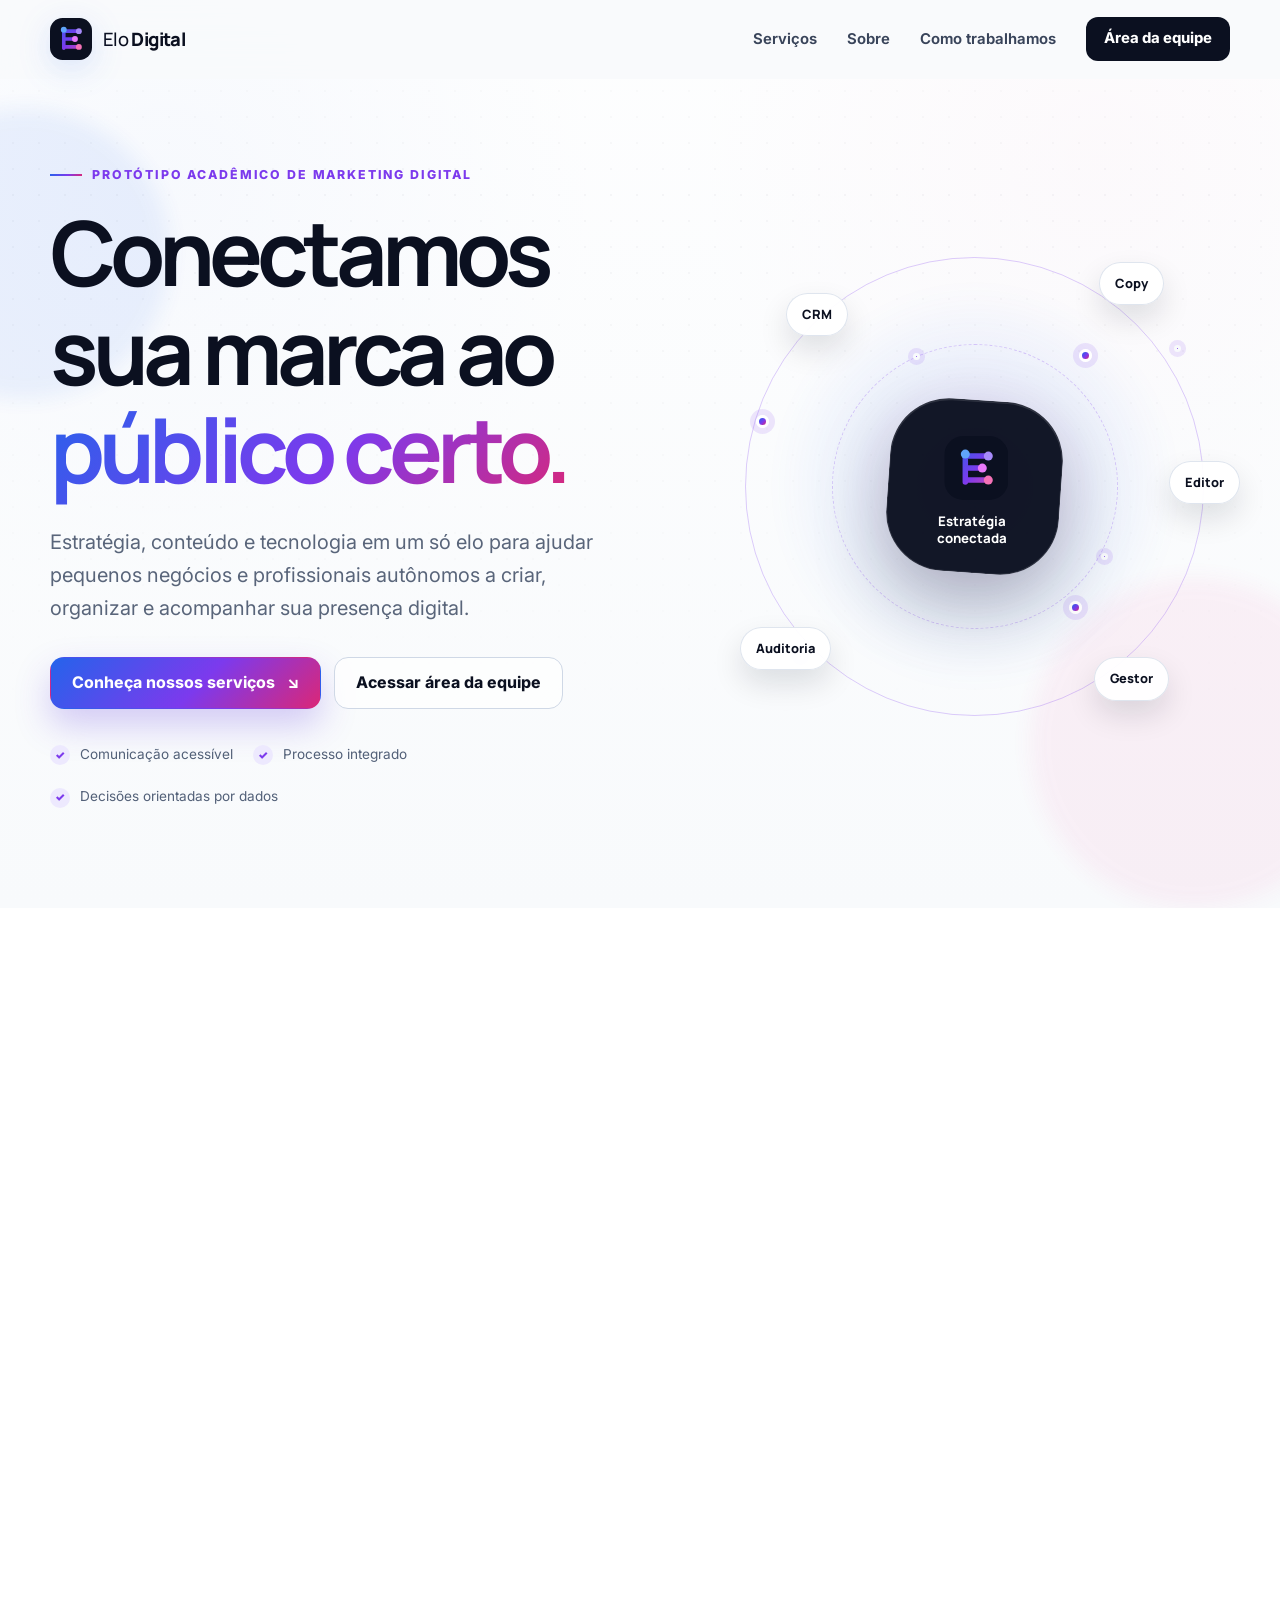
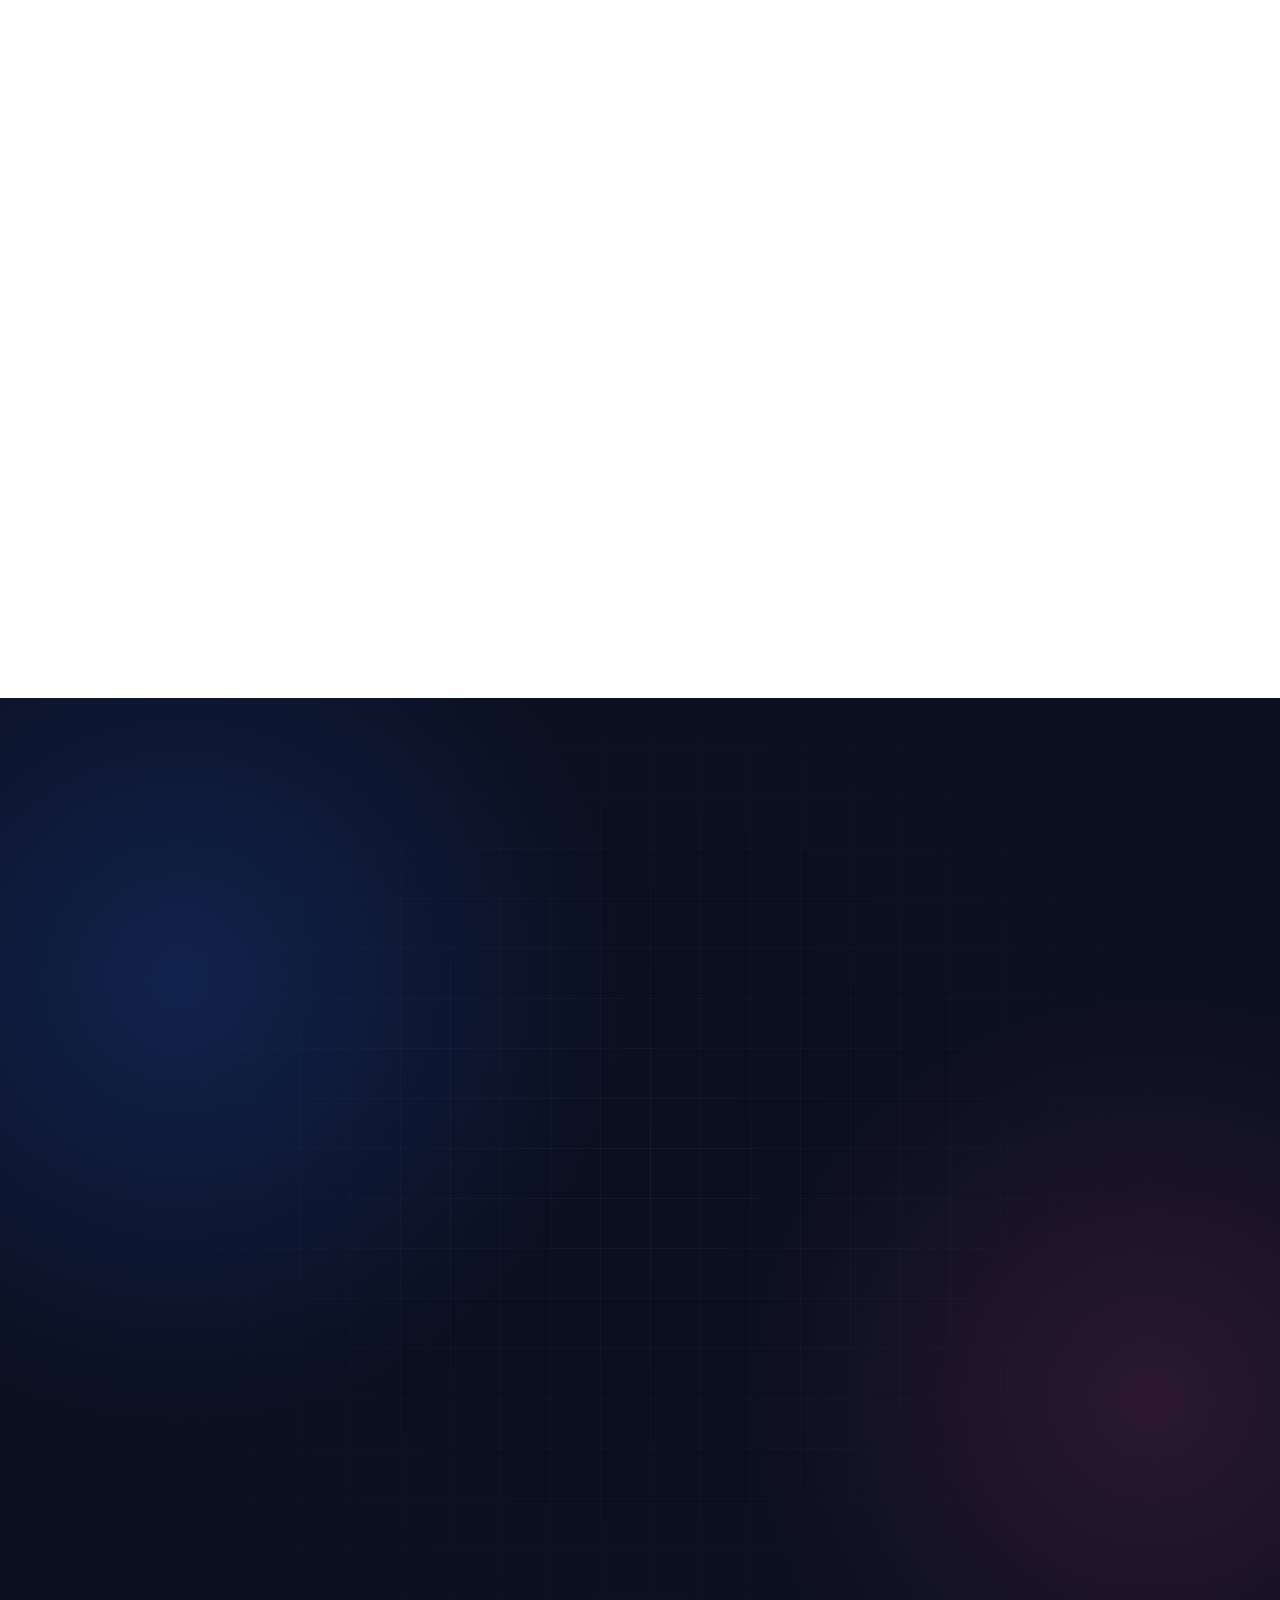
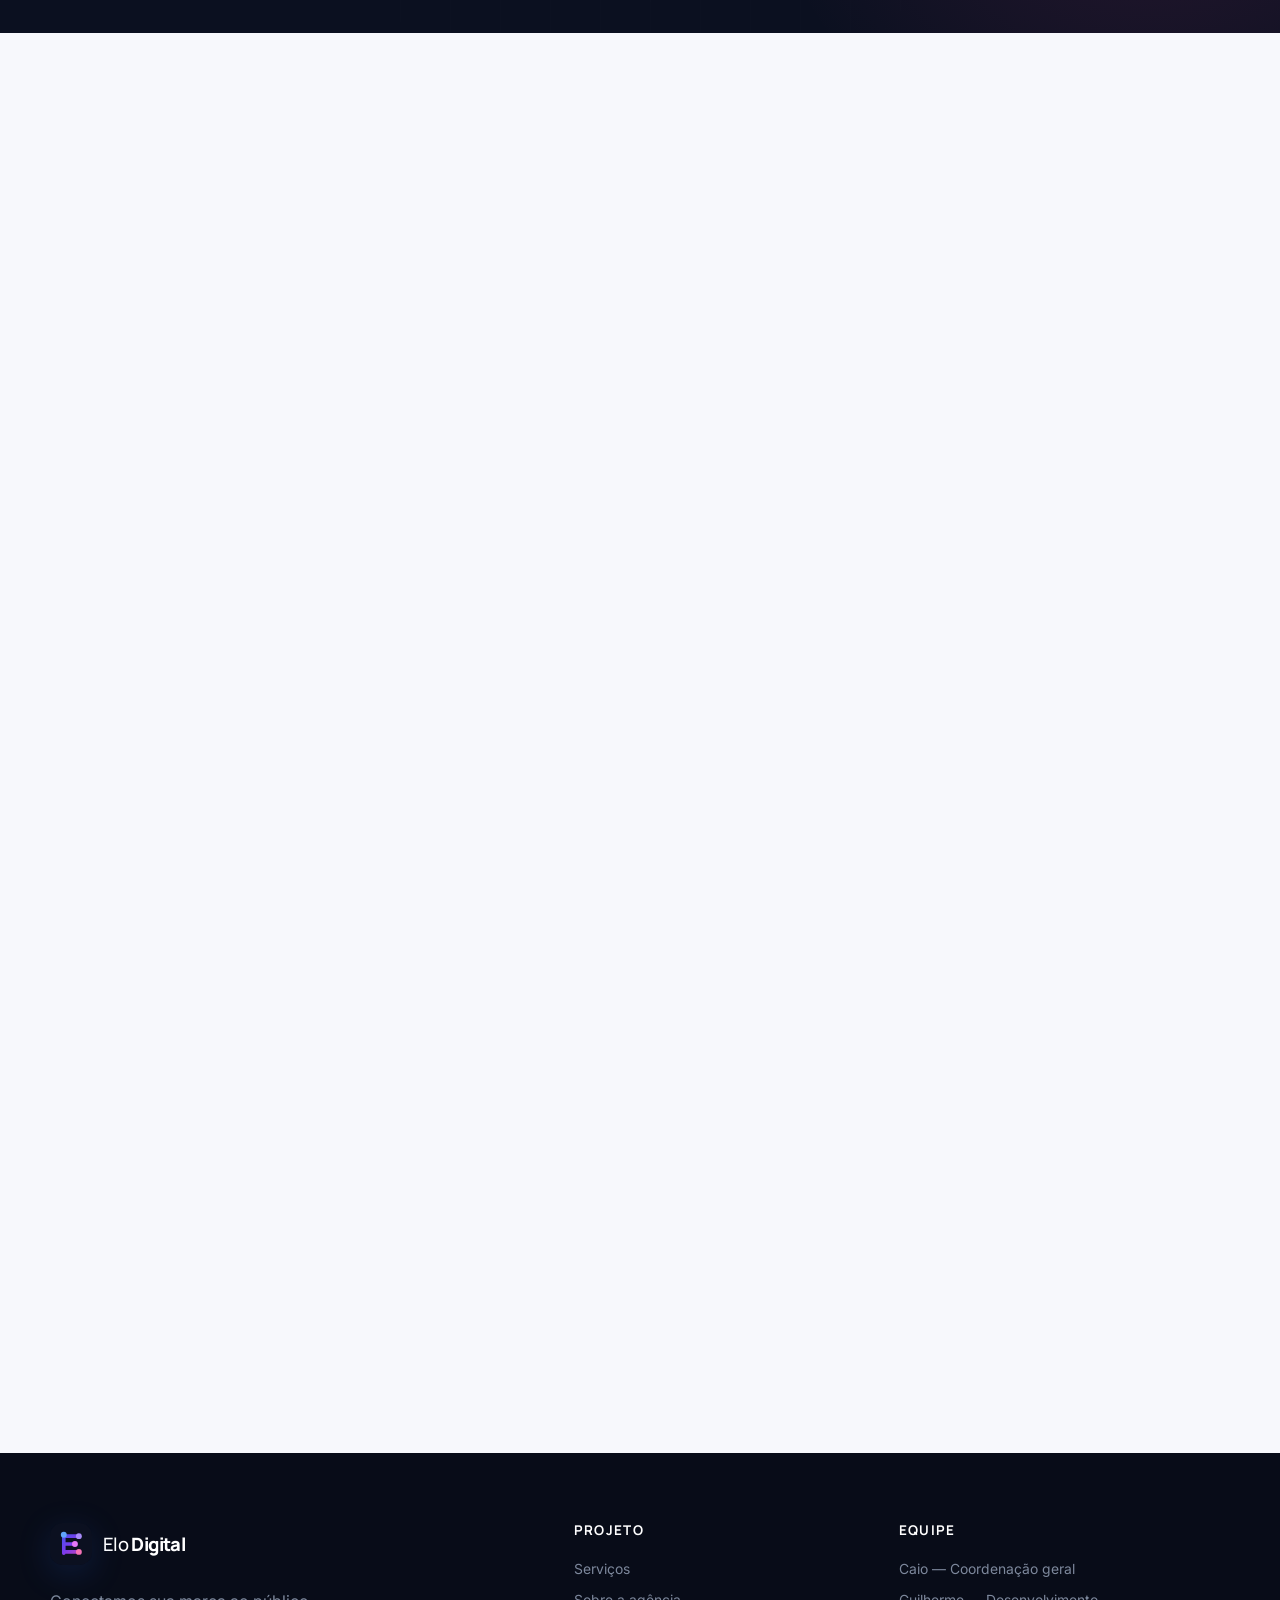
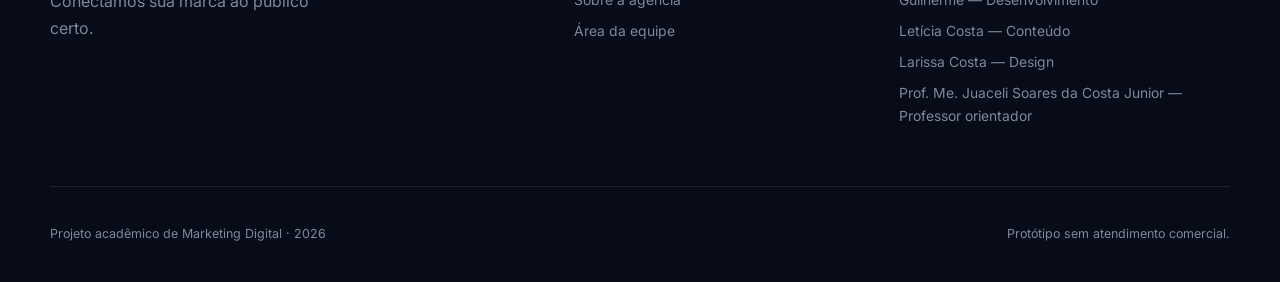
==== commit 20c990f0: "docs: adiciona professor orientador à equipe" ====
--- a/index.html
+++ b/index.html
@@ -297,6 +297,7 @@
           <p>Guilherme — Desenvolvimento</p>
           <p>Letícia Costa — Conteúdo</p>
           <p>Larissa Costa — Design</p>
+          <p>Prof. Me. Juaceli Soares da Costa Junior — Professor orientador</p>
         </div>
       </div>
       <div class="container rodape-final">
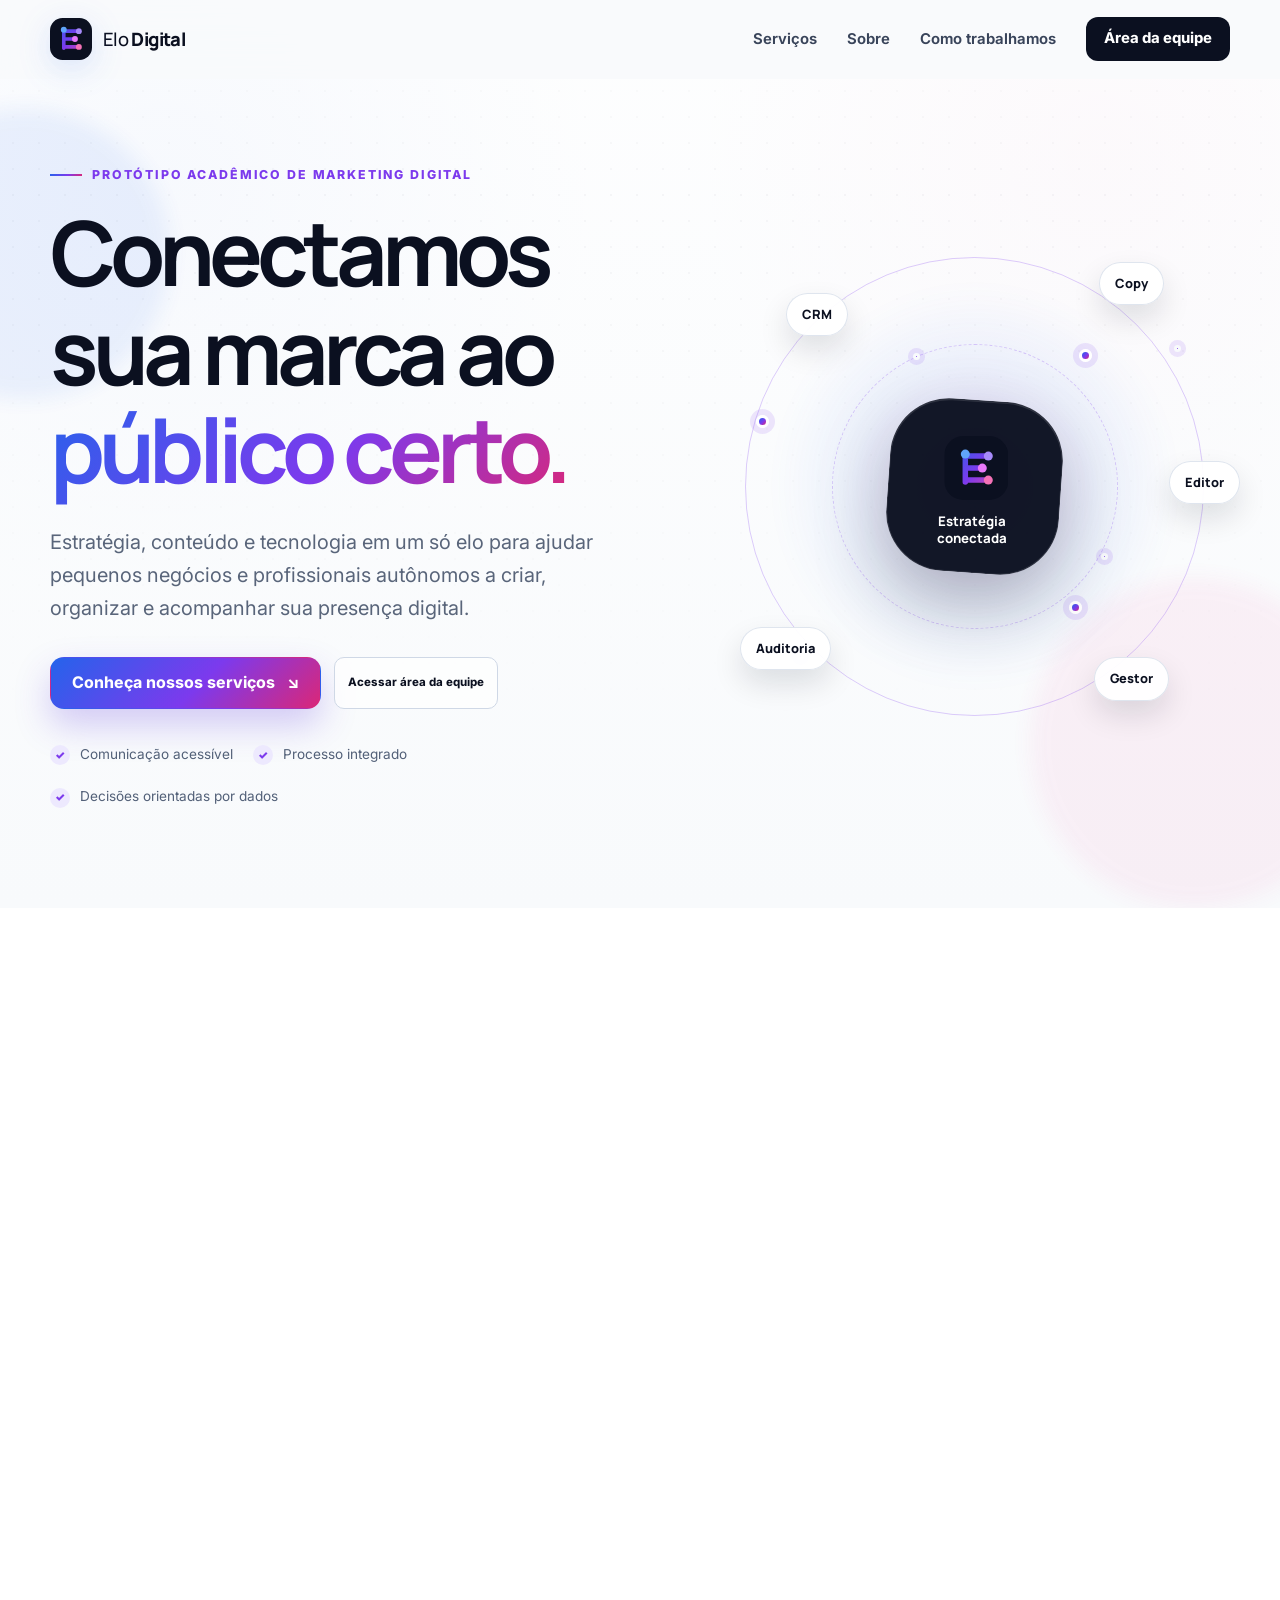
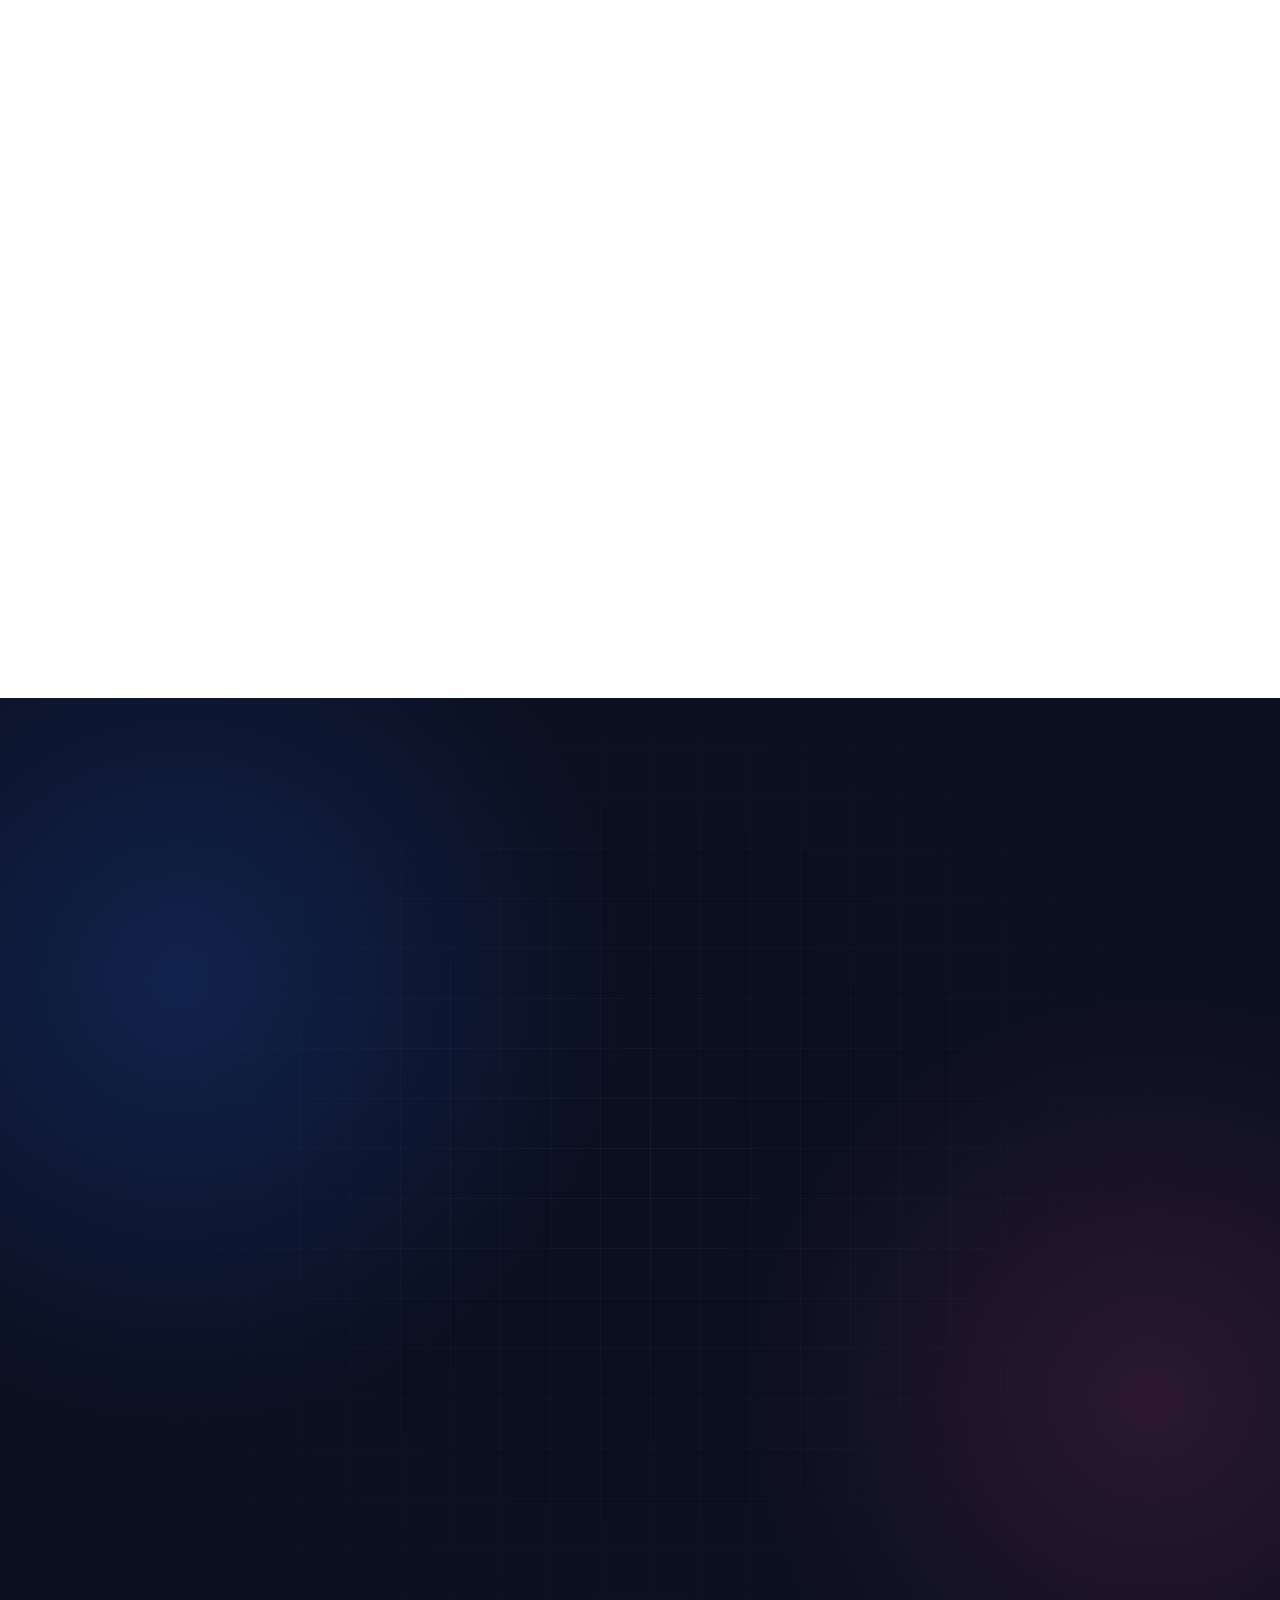
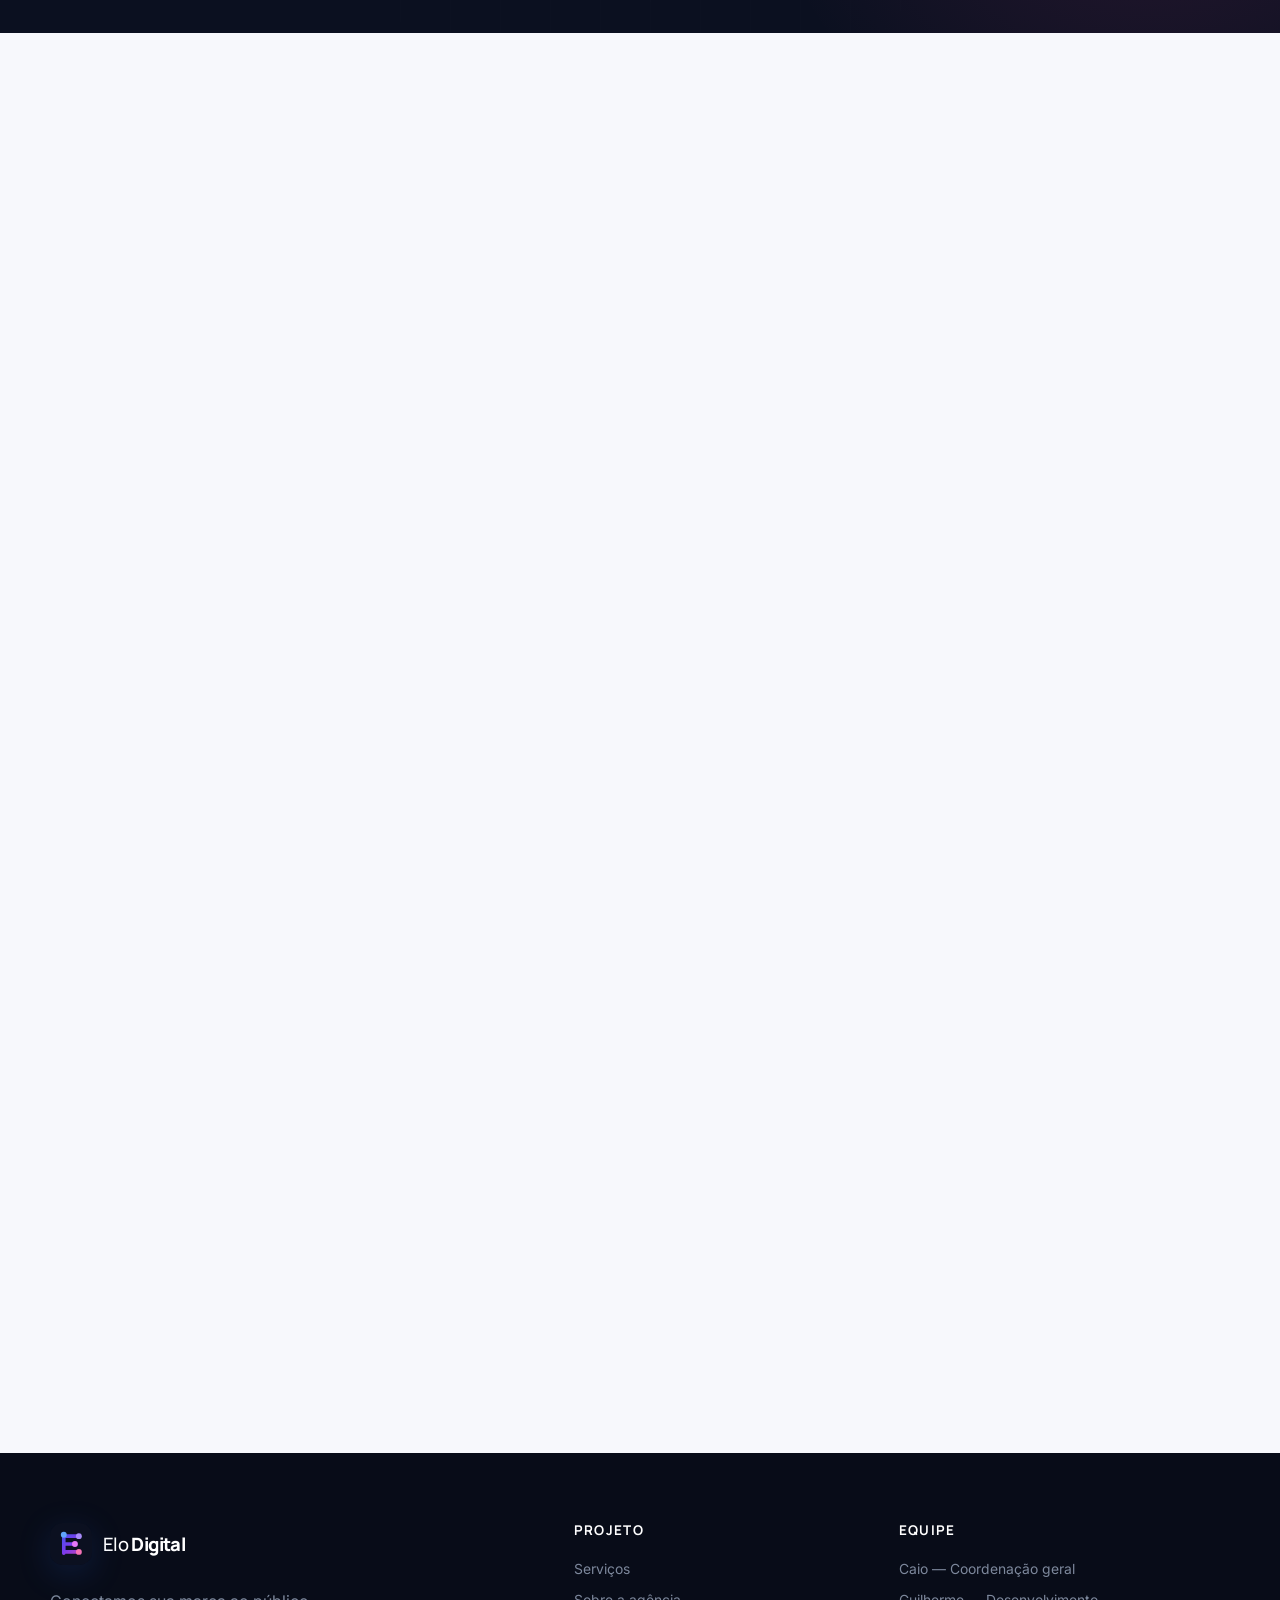
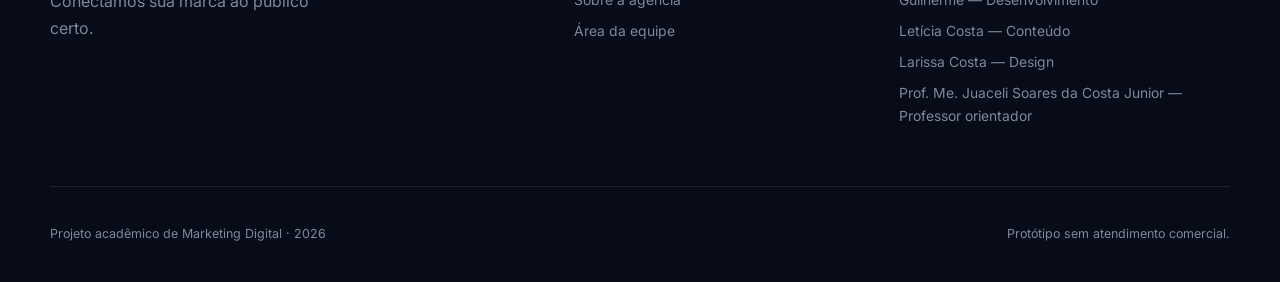
==== commit 089dfe14: "Implement CRM Copy and Editor modules" ====
--- a/index.html
+++ b/index.html
@@ -106,8 +106,8 @@
               <h2 id="titulo-servicos">Do primeiro contato à campanha publicada.</h2>
             </div>
             <p>
-              A estrutura planejada reúne os principais pontos de uma operação de marketing
-              digital. Os módulos serão liberados nas próximas etapas do projeto.
+              A estrutura planejada reúne os principais pontos operacionais de marketing digital.
+              Os módulos serão liberados nas próximas etapas do projeto.
             </p>
           </div>
 
@@ -117,12 +117,13 @@
                 <span class="icone-servico icone-crm" aria-hidden="true">
                   <svg viewBox="0 0 24 24"><path d="M16 21v-2a4 4 0 0 0-4-4H6a4 4 0 0 0-4 4v2M9 11a4 4 0 1 0 0-8 4 4 0 0 0 0 8ZM22 21v-2a4 4 0 0 0-3-3.87M16 3.13a4 4 0 0 1 0 7.75"/></svg>
                 </span>
-                <span class="selo-em-breve">Em breve</span>
+                <span class="selo-disponivel">Disponível</span>
               </div>
               <p class="numero-cartao">01</p>
               <h3>CRM</h3>
               <p class="subtitulo-cartao">Dados e relacionamento</p>
               <p>Centraliza informações da empresa, ajuda a compreender comportamentos e prepara análises preditivas.</p>
+              <a class="link-cartao-modulo" href="login.html">Acessar módulo <span aria-hidden="true">→</span></a>
               <span class="linha-cartao" aria-hidden="true"></span>
             </article>
 
@@ -131,12 +132,13 @@
                 <span class="icone-servico icone-copy" aria-hidden="true">
                   <svg viewBox="0 0 24 24"><path d="m12 19 7-7 3 3-7 7-3-3ZM18 13l-1.5-7.5L2 2l3.5 14.5L13 18M2 2l7.586 7.586M11 13a2 2 0 1 1-4 0 2 2 0 0 1 4 0Z"/></svg>
                 </span>
-                <span class="selo-em-breve">Em breve</span>
+                <span class="selo-disponivel">Disponível</span>
               </div>
               <p class="numero-cartao">02</p>
               <h3>Copy</h3>
               <p class="subtitulo-cartao">Textos e ideias de anúncios</p>
               <p>Organiza objetivos, gatilhos, ofertas e prompts para transformar estratégia em mensagens claras.</p>
+              <a class="link-cartao-modulo" href="login.html">Acessar módulo <span aria-hidden="true">→</span></a>
               <span class="linha-cartao" aria-hidden="true"></span>
             </article>
 
@@ -145,12 +147,13 @@
                 <span class="icone-servico icone-editor" aria-hidden="true">
                   <svg viewBox="0 0 24 24"><rect x="3" y="3" width="18" height="18" rx="2"/><circle cx="8.5" cy="8.5" r="1.5"/><path d="m21 15-5-5L5 21"/></svg>
                 </span>
-                <span class="selo-em-breve">Em breve</span>
+                <span class="selo-disponivel">Disponível</span>
               </div>
               <p class="numero-cartao">03</p>
               <h3>Editor</h3>
               <p class="subtitulo-cartao">Imagens e vídeos</p>
               <p>Planeja formatos, tamanhos, duração e objetivo de peças para stories, reels e outros canais.</p>
+              <a class="link-cartao-modulo" href="login.html">Acessar módulo <span aria-hidden="true">→</span></a>
               <span class="linha-cartao" aria-hidden="true"></span>
             </article>
 
--- a/styles.css
+++ b/styles.css
@@ -2529,3 +2529,589 @@
     transform: none;
   }
 }
+
+/* Módulos internos: CRM, Copy e Editor */
+
+select,
+textarea {
+  font: inherit;
+}
+
+.visually-hidden {
+  position: absolute;
+  width: 1px;
+  height: 1px;
+  padding: 0;
+  overflow: hidden;
+  clip: rect(0, 0, 0, 0);
+  white-space: nowrap;
+  border: 0;
+}
+
+.selo-disponivel {
+  display: inline-flex;
+  min-height: 28px;
+  align-items: center;
+  padding: 5px 10px;
+  color: #075d49;
+  background: #e3f8f1;
+  border: 1px solid #b8eadb;
+  border-radius: 999px;
+  font-size: 0.67rem;
+  font-weight: 850;
+  letter-spacing: 0.07em;
+  text-transform: uppercase;
+}
+
+.cartao-destaque .selo-disponivel {
+  color: #a7f3d0;
+  background: rgb(16 185 129 / 15%);
+  border-color: rgb(167 243 208 / 22%);
+}
+
+.link-cartao-modulo {
+  position: absolute;
+  z-index: 2;
+  right: 27px;
+  bottom: 44px;
+  color: var(--roxo);
+  font-size: 0.76rem;
+  font-weight: 800;
+}
+
+.cartao-destaque .link-cartao-modulo { color: #c4b5fd; }
+.modulo-disponivel { cursor: pointer; }
+.modulo-disponivel .barra-progresso span { width: 100%; }
+.modulo-painel-crm::before { background: #2563eb; }
+.modulo-painel-copy::before { background: #ec4899; }
+.modulo-painel-editor::before { background: #7c3aed; }
+.modulo-painel-crm .icone-painel { background: #2563eb; }
+.modulo-painel-copy .icone-painel { background: #ec4899; }
+.modulo-painel-editor .icone-painel { background: #7c3aed; }
+
+.pagina-modulo {
+  --acento-modulo: var(--roxo);
+  --acento-rgb: 124 58 237;
+  min-height: 100vh;
+  background: #f6f8fc;
+}
+
+.modulo-crm { --acento-modulo: #2563eb; --acento-rgb: 37 99 235; }
+.modulo-copy { --acento-modulo: #ec4899; --acento-rgb: 236 72 153; }
+.modulo-editor { --acento-modulo: #7c3aed; --acento-rgb: 124 58 237; }
+
+.cabecalho-modulo-site {
+  position: sticky;
+  z-index: 60;
+  top: 0;
+  background: rgb(255 255 255 / 94%);
+  border-bottom: 1px solid var(--borda);
+  backdrop-filter: blur(18px);
+}
+
+.barra-modulo-site {
+  display: grid;
+  min-height: 76px;
+  grid-template-columns: auto 1fr auto;
+  align-items: center;
+  gap: 28px;
+}
+
+.navegacao-modulos {
+  display: flex;
+  align-items: center;
+  justify-content: center;
+  gap: 6px;
+}
+
+.navegacao-modulos > a,
+.navegacao-modulos > span {
+  display: inline-flex;
+  min-height: 38px;
+  align-items: center;
+  gap: 5px;
+  padding: 8px 11px;
+  color: #667287;
+  border-radius: 10px;
+  font-size: 0.73rem;
+  font-weight: 750;
+}
+
+.navegacao-modulos > a:hover,
+.navegacao-modulos > a.ativo {
+  color: var(--acento-modulo);
+  background: rgb(var(--acento-rgb) / 8%);
+}
+
+.navegacao-modulos small {
+  color: #8b96a8;
+  font-size: 0.53rem;
+  font-weight: 700;
+  text-transform: uppercase;
+}
+
+.acoes-modulo {
+  display: flex;
+  align-items: center;
+  gap: 9px;
+}
+
+.nome-usuario-modulo {
+  max-width: 110px;
+  overflow: hidden;
+  color: #4e5b70;
+  font-size: 0.71rem;
+  font-weight: 700;
+  text-overflow: ellipsis;
+  white-space: nowrap;
+}
+
+.hero-modulo {
+  position: relative;
+  padding: 68px 0 62px;
+  overflow: hidden;
+  color: #cbd3e2;
+  background:
+    radial-gradient(circle at 80% -20%, rgb(var(--acento-rgb) / 48%), transparent 35%),
+    radial-gradient(circle at 10% 120%, rgb(37 99 235 / 24%), transparent 35%),
+    var(--marinho);
+}
+
+.hero-modulo::after {
+  position: absolute;
+  inset: 0;
+  content: "";
+  background-image: radial-gradient(rgb(255 255 255 / 9%) 1px, transparent 1px);
+  background-size: 25px 25px;
+  mask-image: linear-gradient(90deg, #000, transparent 88%);
+  pointer-events: none;
+}
+
+.hero-modulo-conteudo {
+  position: relative;
+  z-index: 1;
+  display: flex;
+  align-items: end;
+  justify-content: space-between;
+  gap: 55px;
+}
+
+.hero-modulo h1 {
+  max-width: 880px;
+  margin-bottom: 14px;
+  color: #fff;
+  font-size: clamp(2.25rem, 4.5vw, 4rem);
+}
+
+.hero-modulo p:not(.sobretitulo) { max-width: 780px; margin: 0; }
+.pagina-modulo .sobretitulo,
+.pagina-modulo .rotulo-formulario { color: var(--acento-modulo); }
+.pagina-modulo .botao-primario { background: linear-gradient(135deg, var(--acento-modulo), #7c3aed 58%, #ec4899); }
+
+.area-modulo { padding-top: 42px; padding-bottom: 85px; }
+
+.cartoes-indicadores {
+  display: grid;
+  grid-template-columns: repeat(4, minmax(0, 1fr));
+  gap: 16px;
+  margin-bottom: 22px;
+}
+
+.cartoes-indicadores article {
+  display: grid;
+  min-height: 150px;
+  align-content: center;
+  padding: 23px;
+  background: #fff;
+  border: 1px solid var(--borda);
+  border-radius: 18px;
+  box-shadow: 0 12px 35px rgb(11 16 32 / 5%);
+}
+
+.cartoes-indicadores span,
+.cartoes-indicadores small { color: #708097; font-size: 0.7rem; }
+.cartoes-indicadores strong { color: var(--marinho); font-family: "Manrope", sans-serif; font-size: 2.4rem; line-height: 1.15; }
+
+.aviso-prototipo {
+  display: flex;
+  align-items: flex-start;
+  gap: 13px;
+  padding: 16px 18px;
+  margin-bottom: 24px;
+  color: #4f5f75;
+  background: rgb(var(--acento-rgb) / 6%);
+  border: 1px solid rgb(var(--acento-rgb) / 18%);
+  border-radius: 15px;
+  font-size: 0.76rem;
+}
+
+.aviso-prototipo > span {
+  display: grid;
+  width: 24px;
+  height: 24px;
+  flex: 0 0 auto;
+  place-items: center;
+  color: #fff;
+  background: var(--acento-modulo);
+  border-radius: 50%;
+  font-weight: 800;
+}
+
+.aviso-prototipo p { margin: 0; }
+
+.painel-modulo {
+  padding: 30px;
+  margin-bottom: 24px;
+  background: #fff;
+  border: 1px solid var(--borda);
+  border-radius: 22px;
+  box-shadow: 0 15px 45px rgb(11 16 32 / 5%);
+}
+
+.cabecalho-painel-modulo,
+.topo-preview,
+.topo-historico {
+  display: flex;
+  align-items: center;
+  justify-content: space-between;
+  gap: 20px;
+}
+
+.cabecalho-painel-modulo { margin-bottom: 25px; }
+.cabecalho-painel-modulo .rotulo-formulario,
+.topo-preview .rotulo-formulario { margin-bottom: 5px; }
+.cabecalho-painel-modulo h2,
+.topo-preview h2 { margin: 0; font-size: clamp(1.55rem, 3vw, 2.2rem); }
+
+.grupo-acoes-compactas {
+  display: flex;
+  flex-wrap: wrap;
+  align-items: center;
+  gap: 9px;
+}
+
+.grupo-acoes-compactas .botao-secundario,
+.botao-secundario,
+.botao-texto {
+  display: inline-flex;
+  min-height: 40px;
+  align-items: center;
+  justify-content: center;
+  padding: 9px 13px;
+  border: 1px solid #cfd8e6;
+  border-radius: 10px;
+  cursor: pointer;
+  font-size: 0.72rem;
+  font-weight: 750;
+}
+
+.botao-texto { color: var(--acento-modulo); background: transparent; border-color: transparent; }
+.upload-botao input { position: absolute; width: 1px; height: 1px; opacity: 0; }
+
+.filtros-modulo {
+  display: grid;
+  grid-template-columns: 1fr 230px 230px;
+  gap: 14px;
+  padding: 17px;
+  margin-bottom: 20px;
+  background: #f7f9fc;
+  border: 1px solid #e4e9f1;
+  border-radius: 15px;
+}
+
+.filtros-modulo label,
+.campo-formulario {
+  display: grid;
+  gap: 7px;
+  margin: 0;
+}
+
+.filtros-modulo label > span,
+.campo-formulario > span {
+  color: #344157;
+  font-size: 0.74rem;
+  font-weight: 750;
+}
+
+.filtros-modulo input,
+.filtros-modulo select,
+.campo-formulario > input,
+.campo-formulario > select,
+.campo-formulario > textarea {
+  width: 100%;
+  min-height: 47px;
+  padding: 10px 12px;
+  color: var(--texto);
+  background: #fff;
+  border: 1.5px solid #cfd8e6;
+  border-radius: 11px;
+  resize: vertical;
+}
+
+.campo-formulario > input[type="color"] { min-height: 47px; padding: 5px; cursor: pointer; }
+.filtros-modulo :is(input, select):focus,
+.campo-formulario > :is(input, select, textarea):focus {
+  border-color: var(--acento-modulo);
+  box-shadow: 0 0 0 4px rgb(var(--acento-rgb) / 10%);
+  outline: 0;
+}
+
+.campo-formulario > small { min-height: 1em; color: #778398; font-size: 0.67rem; }
+.campo-formulario > small:not(:empty)[data-error-for],
+.mensagem-formulario { color: var(--erro); font-weight: 650; }
+.mensagem-formulario:empty { display: none; }
+[aria-invalid="true"] { border-color: var(--erro) !important; }
+
+.tabela-responsiva { overflow-x: auto; }
+.tabela-crm { width: 100%; border-collapse: collapse; font-size: 0.77rem; }
+.tabela-crm th { padding: 12px 13px; color: #758196; background: #f7f9fc; text-align: left; font-size: 0.66rem; letter-spacing: 0.04em; text-transform: uppercase; }
+.tabela-crm td { padding: 17px 13px; border-bottom: 1px solid #e7ebf1; vertical-align: middle; }
+.tabela-crm td > strong,
+.tabela-crm td > small { display: block; }
+.tabela-crm td > strong { color: var(--marinho); font-size: 0.82rem; }
+.tabela-crm td > small { color: #778398; }
+
+.selo-status,
+.estado-pontuacao,
+.selo-copy,
+.selo-editor {
+  display: inline-flex;
+  padding: 5px 8px;
+  color: #38465b;
+  background: #eef2f7;
+  border-radius: 999px;
+  font-size: 0.64rem;
+  font-weight: 800;
+  white-space: nowrap;
+}
+.status-2 { color: #7c2d12; background: #ffedd5; }
+.status-3,
+.estado-pontuacao.converted { color: #075d49; background: #dcfce7; }
+.status-4,
+.estado-pontuacao.inactive { color: #6b7280; background: #f1f3f6; }
+
+.pontuacao-potencial { min-width: 115px; }
+.pontuacao-potencial > div { margin-bottom: 5px; }
+.pontuacao-potencial strong { color: var(--marinho); font-size: 0.82rem; }
+.pontuacao-potencial span { color: #7a879b; font-size: 0.65rem; }
+.trilho-pontuacao { display: block; width: 100%; height: 5px; overflow: hidden; background: #e8edf4; border-radius: 999px; }
+.trilho-pontuacao > span { display: block; height: 100%; background: #2563eb; border-radius: inherit; }
+
+.acoes-linha { display: flex; flex-wrap: wrap; align-items: center; gap: 6px; }
+.acoes-linha :is(button, a) { padding: 6px 8px; color: var(--acento-modulo); background: transparent; border: 0; border-radius: 7px; cursor: pointer; font-size: 0.66rem; font-weight: 750; }
+.acoes-linha :is(button, a):hover { background: rgb(var(--acento-rgb) / 8%); }
+.acoes-linha .acao-perigo { color: var(--erro); }
+
+.estado-vazio {
+  display: grid;
+  min-height: 280px;
+  place-items: center;
+  align-content: center;
+  padding: 35px;
+  color: #758196;
+  text-align: center;
+  background: #f8fafc;
+  border: 1px dashed #cbd5e1;
+  border-radius: 17px;
+}
+.estado-vazio > span { color: var(--acento-modulo); font-size: 2rem; }
+.estado-vazio h3 { margin: 8px 0 4px; color: var(--marinho); }
+.estado-vazio p { max-width: 520px; margin: 0 0 16px; }
+.estado-vazio.compacto { min-height: 180px; }
+
+.lista-campanhas,
+.grade-historico { display: grid; grid-template-columns: repeat(2, minmax(0, 1fr)); gap: 15px; }
+.cartao-campanha,
+.cartao-historico { padding: 20px; background: #fafbfe; border: 1px solid #e1e6ee; border-radius: 16px; }
+.cartao-campanha { display: grid; grid-template-columns: 1fr auto; gap: 16px; }
+.cartao-campanha h3,
+.cartao-historico h3 { margin: 9px 0 4px; font-size: 1rem; }
+.cartao-campanha p,
+.meta-historico { margin: 0; color: #728096; font-size: 0.71rem; }
+.cartao-campanha dl { display: flex; gap: 15px; margin: 0; }
+.cartao-campanha dl div { text-align: center; }
+.cartao-campanha dt { color: #8792a4; font-size: 0.6rem; }
+.cartao-campanha dd { margin: 0; color: var(--marinho); font-weight: 800; }
+.cartao-campanha .acoes-linha { grid-column: 1 / -1; }
+
+.dialogo-modulo {
+  width: min(930px, calc(100% - 30px));
+  max-height: calc(100vh - 35px);
+  padding: 0;
+  overflow: auto;
+  background: #fff;
+  border: 0;
+  border-radius: 22px;
+  box-shadow: 0 35px 100px rgb(11 16 32 / 30%);
+}
+.dialogo-modulo::backdrop { background: rgb(11 16 32 / 68%); backdrop-filter: blur(5px); }
+.dialogo-modulo form { padding: 29px; }
+.dialogo-compacto { width: min(620px, calc(100% - 30px)); }
+.topo-dialogo { display: flex; align-items: flex-start; justify-content: space-between; gap: 20px; margin-bottom: 24px; }
+.topo-dialogo h2 { margin: 0; }
+.topo-dialogo .rotulo-formulario { margin-bottom: 5px; }
+.fechar-dialogo { width: 40px; height: 40px; background: #f3f5f8; border: 0; border-radius: 50%; cursor: pointer; font-size: 1.4rem; }
+.dialogo-modulo fieldset,
+.painel-controles-editor fieldset { padding: 0; margin: 0 0 25px; border: 0; }
+.dialogo-modulo legend,
+.painel-controles-editor legend { width: 100%; padding-bottom: 9px; margin-bottom: 16px; color: var(--marinho); border-bottom: 1px solid #e4e8ef; font-family: "Manrope", sans-serif; font-size: 0.9rem; font-weight: 800; }
+.grade-formulario { display: grid; grid-template-columns: repeat(2, minmax(0, 1fr)); gap: 15px; }
+.campo-largo { grid-column: 1 / -1; }
+.rodape-dialogo { display: flex; justify-content: flex-end; gap: 10px; padding-top: 20px; border-top: 1px solid #e4e8ef; }
+
+.layout-copy,
+.layout-editor { display: grid; grid-template-columns: minmax(0, .92fr) minmax(0, 1.08fr); align-items: start; gap: 22px; }
+.layout-copy .painel-modulo,
+.layout-editor .painel-modulo { margin-bottom: 24px; }
+.painel-configuracao { border-top: 4px solid #ec4899; }
+.painel-resultado-copy { position: sticky; top: 100px; min-height: 630px; border-top: 4px solid #7c3aed; }
+.resumo-campanha { padding: 14px; margin: 12px 0 20px; color: #536178; background: #f7f9fc; border: 1px solid #e1e6ee; border-radius: 12px; font-size: 0.72rem; }
+.resumo-campanha strong,
+.resumo-campanha span { display: block; }
+.resumo-campanha strong { color: var(--marinho); font-size: 0.8rem; }
+.resumo-campanha p { margin: 5px 0 0; }
+.bloco-oferta { padding-top: 20px; margin-top: 20px; border-top: 1px solid #e4e8ef; }
+.estado-inicial-copy { display: grid; min-height: 460px; place-items: center; align-content: center; color: #7a879a; text-align: center; }
+.estado-inicial-copy > span { color: #ec4899; font-size: 2.2rem; }
+.estado-inicial-copy h3 { margin: 8px 0 5px; color: var(--marinho); }
+.estado-inicial-copy p { max-width: 330px; margin: 0; }
+.caixa-prompt { padding: 18px; margin-top: 22px; color: #dbe2ef; background: var(--marinho); border-radius: 15px; }
+.caixa-prompt > div { display: flex; align-items: center; justify-content: space-between; gap: 15px; }
+.caixa-prompt pre { max-height: 220px; margin: 10px 0 0; overflow: auto; font: 0.72rem/1.65 "Inter", sans-serif; white-space: pre-wrap; }
+.caixa-prompt .botao-texto { color: #c4b5fd; }
+.contador-registros { padding: 7px 11px; color: #6d798d; background: #f5f7fa; border-radius: 999px; font-size: 0.7rem; }
+.trecho-copy { display: -webkit-box; max-height: 6.2em; margin: 14px 0; overflow: hidden; color: #4f5c70; font-size: 0.75rem; white-space: pre-line; -webkit-box-orient: vertical; -webkit-line-clamp: 4; }
+.selo-copy { color: #9d174d; background: #fce7f3; }
+.selo-editor { color: #5b21b6; background: #ede9fe; }
+.topo-historico time { color: #8994a5; font-size: 0.64rem; }
+
+.painel-controles-editor { border-top: 4px solid #7c3aed; }
+.importar-copy { display: grid; grid-template-columns: 1fr auto; align-items: end; gap: 10px; margin-bottom: 18px; }
+.ajuda-campo { margin: 9px 0 0; color: #768297; font-size: 0.68rem; }
+.painel-preview-editor { position: sticky; top: 100px; padding: 26px; margin-bottom: 24px; background: #eef1f7; border: 1px solid #d9e0ea; border-radius: 22px; }
+.topo-preview { margin-bottom: 20px; }
+.topo-preview > span { color: #667389; font-size: 0.7rem; font-weight: 700; }
+.palco-preview { display: grid; min-height: 610px; place-items: center; padding: 24px; overflow: hidden; background: #dfe4ed; border-radius: 16px; }
+.preview-social {
+  --preview-bg: #7c3aed;
+  --preview-color: #fff;
+  --preview-weight: 800;
+  position: relative;
+  display: flex;
+  width: min(100%, 470px);
+  overflow: hidden;
+  color: var(--preview-color);
+  background: var(--preview-bg);
+  border-radius: 13px;
+  box-shadow: 0 25px 60px rgb(11 16 32 / 24%);
+  isolation: isolate;
+}
+.formato-feed { aspect-ratio: 1; }
+.formato-vertical { width: min(72%, 350px); aspect-ratio: 9 / 16; }
+.formato-capa { width: min(68%, 330px); aspect-ratio: 420 / 654; }
+.preview-social > img { position: absolute; z-index: -3; inset: 0; width: 100%; height: 100%; object-fit: cover; }
+.preview-social > img:not([hidden]) ~ .ruido-preview { background: rgb(11 16 32 / 38%); }
+.ruido-preview { position: absolute; z-index: -2; inset: 0; background-image: radial-gradient(rgb(255 255 255 / 14%) 1px, transparent 1px); background-size: 15px 15px; }
+.orbita-preview { position: absolute; z-index: -1; width: 45%; aspect-ratio: 1; border: 1px solid rgb(255 255 255 / 25%); border-radius: 50%; }
+.orbita-a { top: -15%; right: -15%; box-shadow: 0 0 0 35px rgb(255 255 255 / 4%), 0 0 0 70px rgb(255 255 255 / 3%); }
+.orbita-b { bottom: -25%; left: -20%; background: rgb(236 72 153 / 27%); filter: blur(8px); }
+.conteudo-preview { display: flex; width: 100%; flex-direction: column; justify-content: center; padding: 9%; text-align: center; }
+.position-top .conteudo-preview { justify-content: flex-start; padding-top: 16%; }
+.position-bottom .conteudo-preview { justify-content: flex-end; padding-bottom: 16%; }
+.align-left .conteudo-preview { align-items: flex-start; text-align: left; }
+.align-center .conteudo-preview { align-items: center; text-align: center; }
+.align-right .conteudo-preview { align-items: flex-end; text-align: right; }
+.marca-preview { display: inline-flex; align-items: center; gap: 6px; margin-bottom: auto; font-size: clamp(.5rem, 1.2vw, .68rem); font-weight: 700; }
+.position-center .marca-preview,
+.position-bottom .marca-preview { position: absolute; top: 8%; }
+.marca-preview img { width: 22px; }
+.conteudo-preview h3 { max-width: 100%; margin: 0 0 10px; color: inherit; font-size: clamp(1.45rem, 4vw, 2.65rem); font-weight: var(--preview-weight); line-height: 1.02; overflow-wrap: anywhere; }
+.size-small .conteudo-preview h3 { font-size: clamp(1.1rem, 3.2vw, 2rem); }
+.size-large .conteudo-preview h3 { font-size: clamp(1.75rem, 5vw, 3.15rem); }
+.conteudo-preview p { max-width: 92%; margin: 0 0 15px; color: inherit; font-size: clamp(.6rem, 1.35vw, .82rem); line-height: 1.45; }
+.cta-preview { display: inline-flex; padding: 7px 11px; color: var(--preview-bg); background: var(--preview-color); border-radius: 999px; font-size: clamp(.53rem, 1.15vw, .7rem); font-weight: 800; }
+.selo-simulacao { position: absolute; right: 8%; bottom: 5%; color: rgb(255 255 255 / 72%); font-size: .48rem; letter-spacing: .08em; text-transform: uppercase; }
+.position-bottom .selo-simulacao { top: 5%; bottom: auto; }
+.nota-preview { margin: 14px 0 0; color: #6f7b8e; text-align: center; font-size: 0.68rem; }
+.miniatura-briefing { display: grid; min-height: 130px; align-content: end; padding: 16px; margin-bottom: 15px; overflow: hidden; color: var(--mini-color); background: linear-gradient(145deg, var(--mini-bg), #7c3aed); border-radius: 12px; }
+.miniatura-briefing span { opacity: .75; font-size: .6rem; text-transform: uppercase; }
+.miniatura-briefing strong { font-family: "Manrope", sans-serif; line-height: 1.15; }
+
+.toast-modulo {
+  position: fixed;
+  z-index: 1000;
+  right: 22px;
+  bottom: 22px;
+  max-width: min(390px, calc(100% - 30px));
+  padding: 14px 17px;
+  color: #fff;
+  background: #08735a;
+  border-radius: 12px;
+  box-shadow: 0 20px 55px rgb(11 16 32 / 28%);
+  font-size: 0.76rem;
+  font-weight: 700;
+  opacity: 0;
+  pointer-events: none;
+  transform: translateY(15px);
+  transition: opacity 180ms ease, transform 180ms ease;
+}
+.toast-modulo[data-kind="error"] { background: var(--erro); }
+.toast-modulo.visivel { opacity: 1; transform: translateY(0); }
+
+@media (max-width: 1160px) {
+  .barra-modulo-site { grid-template-columns: auto 1fr auto; gap: 16px; }
+  .navegacao-modulos > span { display: none; }
+  .nome-usuario-modulo { display: none; }
+  .layout-copy,
+  .layout-editor { grid-template-columns: 1fr; }
+  .painel-resultado-copy,
+  .painel-preview-editor { position: static; }
+}
+
+@media (max-width: 860px) {
+  .barra-modulo-site { display: flex; min-height: auto; flex-wrap: wrap; padding-top: 11px; padding-bottom: 9px; }
+  .barra-modulo-site .marca { margin-right: auto; }
+  .navegacao-modulos { order: 3; width: 100%; justify-content: flex-start; overflow-x: auto; }
+  .navegacao-modulos > a { flex: 0 0 auto; }
+  .hero-modulo-conteudo { align-items: flex-start; flex-direction: column; gap: 25px; }
+  .cartoes-indicadores { grid-template-columns: repeat(2, 1fr); }
+  .filtros-modulo { grid-template-columns: 1fr; }
+  .grade-historico,
+  .lista-campanhas { grid-template-columns: 1fr; }
+  .tabela-crm thead { display: none; }
+  .tabela-crm,
+  .tabela-crm tbody,
+  .tabela-crm tr,
+  .tabela-crm td { display: block; width: 100%; }
+  .tabela-crm tr { padding: 17px; margin-bottom: 12px; background: #fafbfe; border: 1px solid #e1e6ee; border-radius: 15px; }
+  .tabela-crm td { display: grid; grid-template-columns: minmax(105px, .45fr) 1fr; padding: 8px 0; border: 0; }
+  .tabela-crm td::before { content: attr(data-label); color: #7a8799; font-size: .65rem; font-weight: 750; text-transform: uppercase; }
+  .pontuacao-potencial { max-width: 220px; }
+  .palco-preview { min-height: 540px; }
+}
+
+@media (max-width: 620px) {
+  .pagina-modulo .marca span,
+  .pagina-modulo .acoes-modulo .avatar-usuario { display: none; }
+  .hero-modulo { padding: 48px 0; }
+  .hero-modulo h1 { font-size: 2.15rem; }
+  .area-modulo { padding-top: 25px; }
+  .painel-modulo,
+  .painel-preview-editor { padding: 20px; border-radius: 17px; }
+  .cabecalho-painel-modulo { align-items: flex-start; flex-direction: column; }
+  .cartoes-indicadores { grid-template-columns: 1fr 1fr; gap: 10px; }
+  .cartoes-indicadores article { min-height: 125px; padding: 17px; }
+  .cartoes-indicadores strong { font-size: 2rem; }
+  .grade-formulario { grid-template-columns: 1fr; }
+  .campo-largo { grid-column: auto; }
+  .grupo-acoes-compactas { align-items: stretch; flex-direction: column; }
+  .grupo-acoes-compactas > * { width: 100%; }
+  .cartao-campanha { grid-template-columns: 1fr; }
+  .cartao-campanha .acoes-linha { grid-column: auto; }
+  .dialogo-modulo form { padding: 21px; }
+  .rodape-dialogo { align-items: stretch; flex-direction: column-reverse; }
+  .importar-copy { grid-template-columns: 1fr; }
+  .palco-preview { min-height: 460px; padding: 14px; }
+  .formato-vertical,
+  .formato-capa { width: min(86%, 310px); }
+}
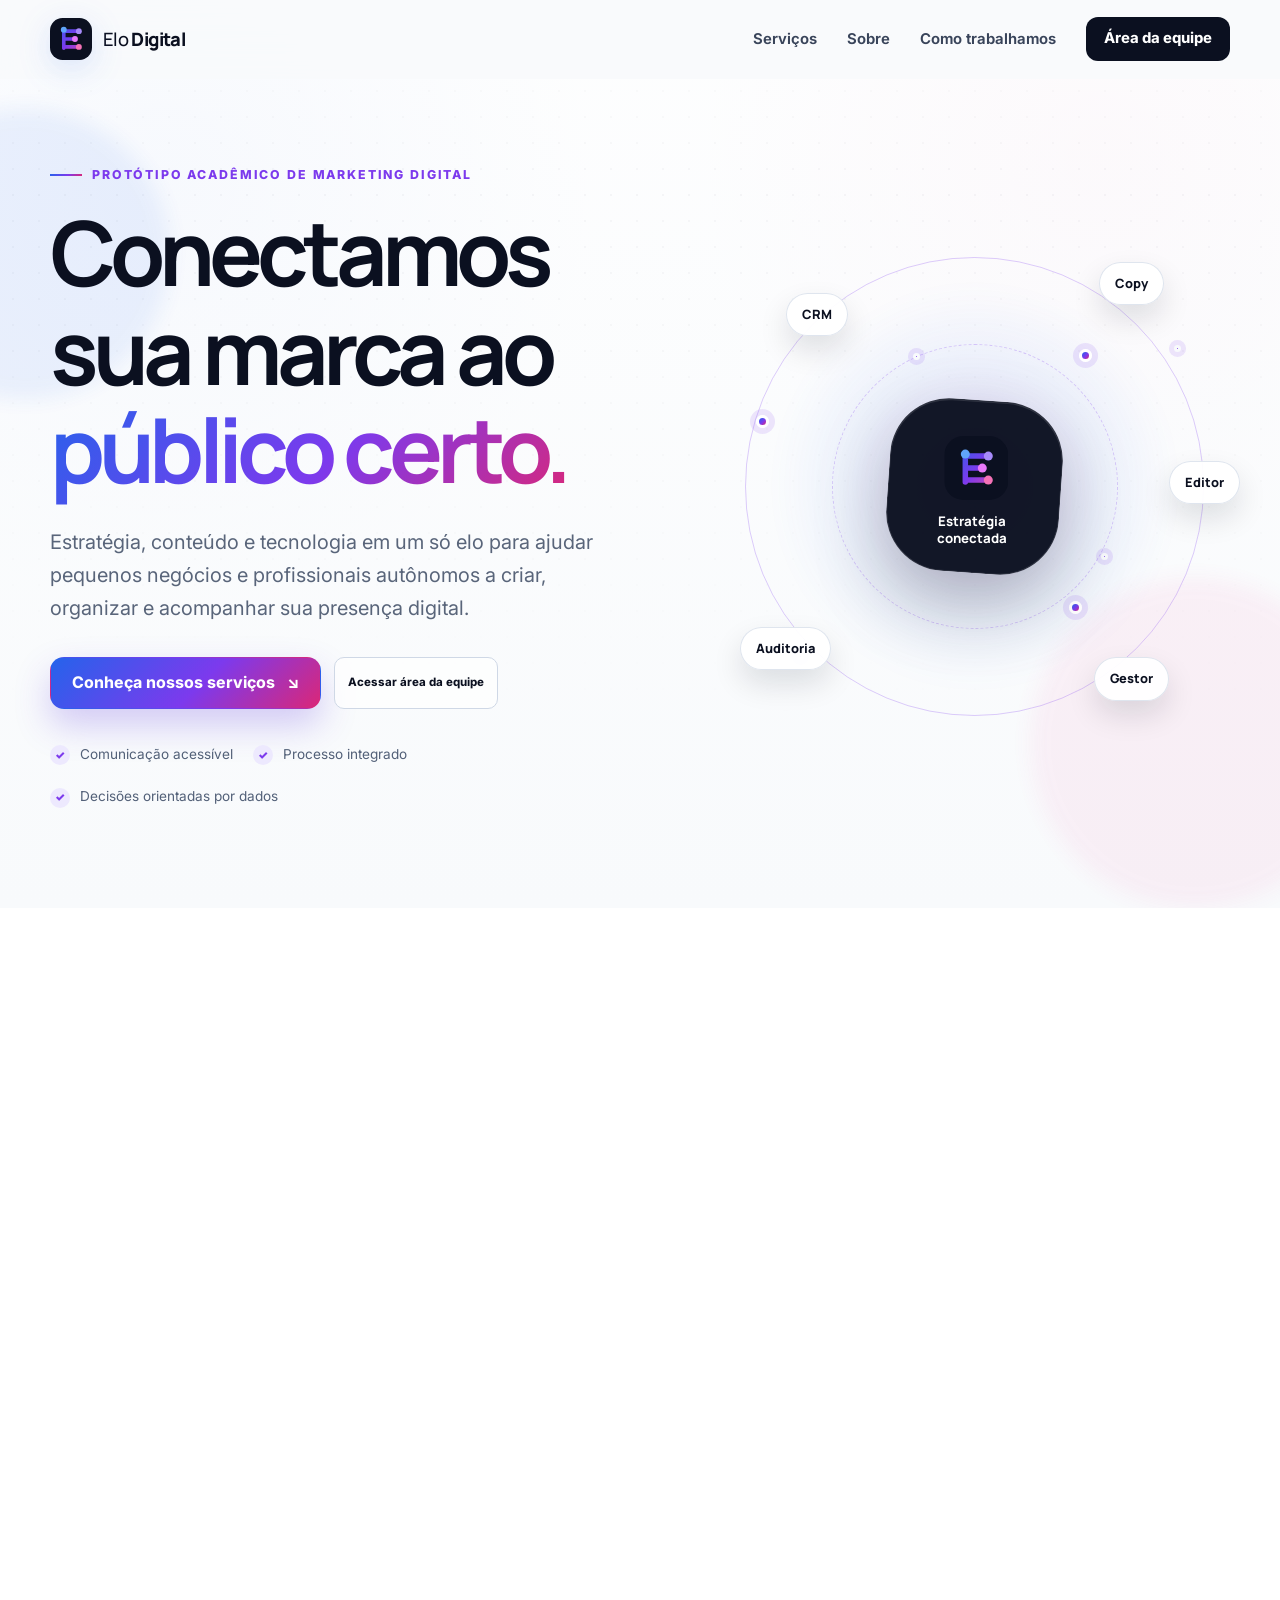
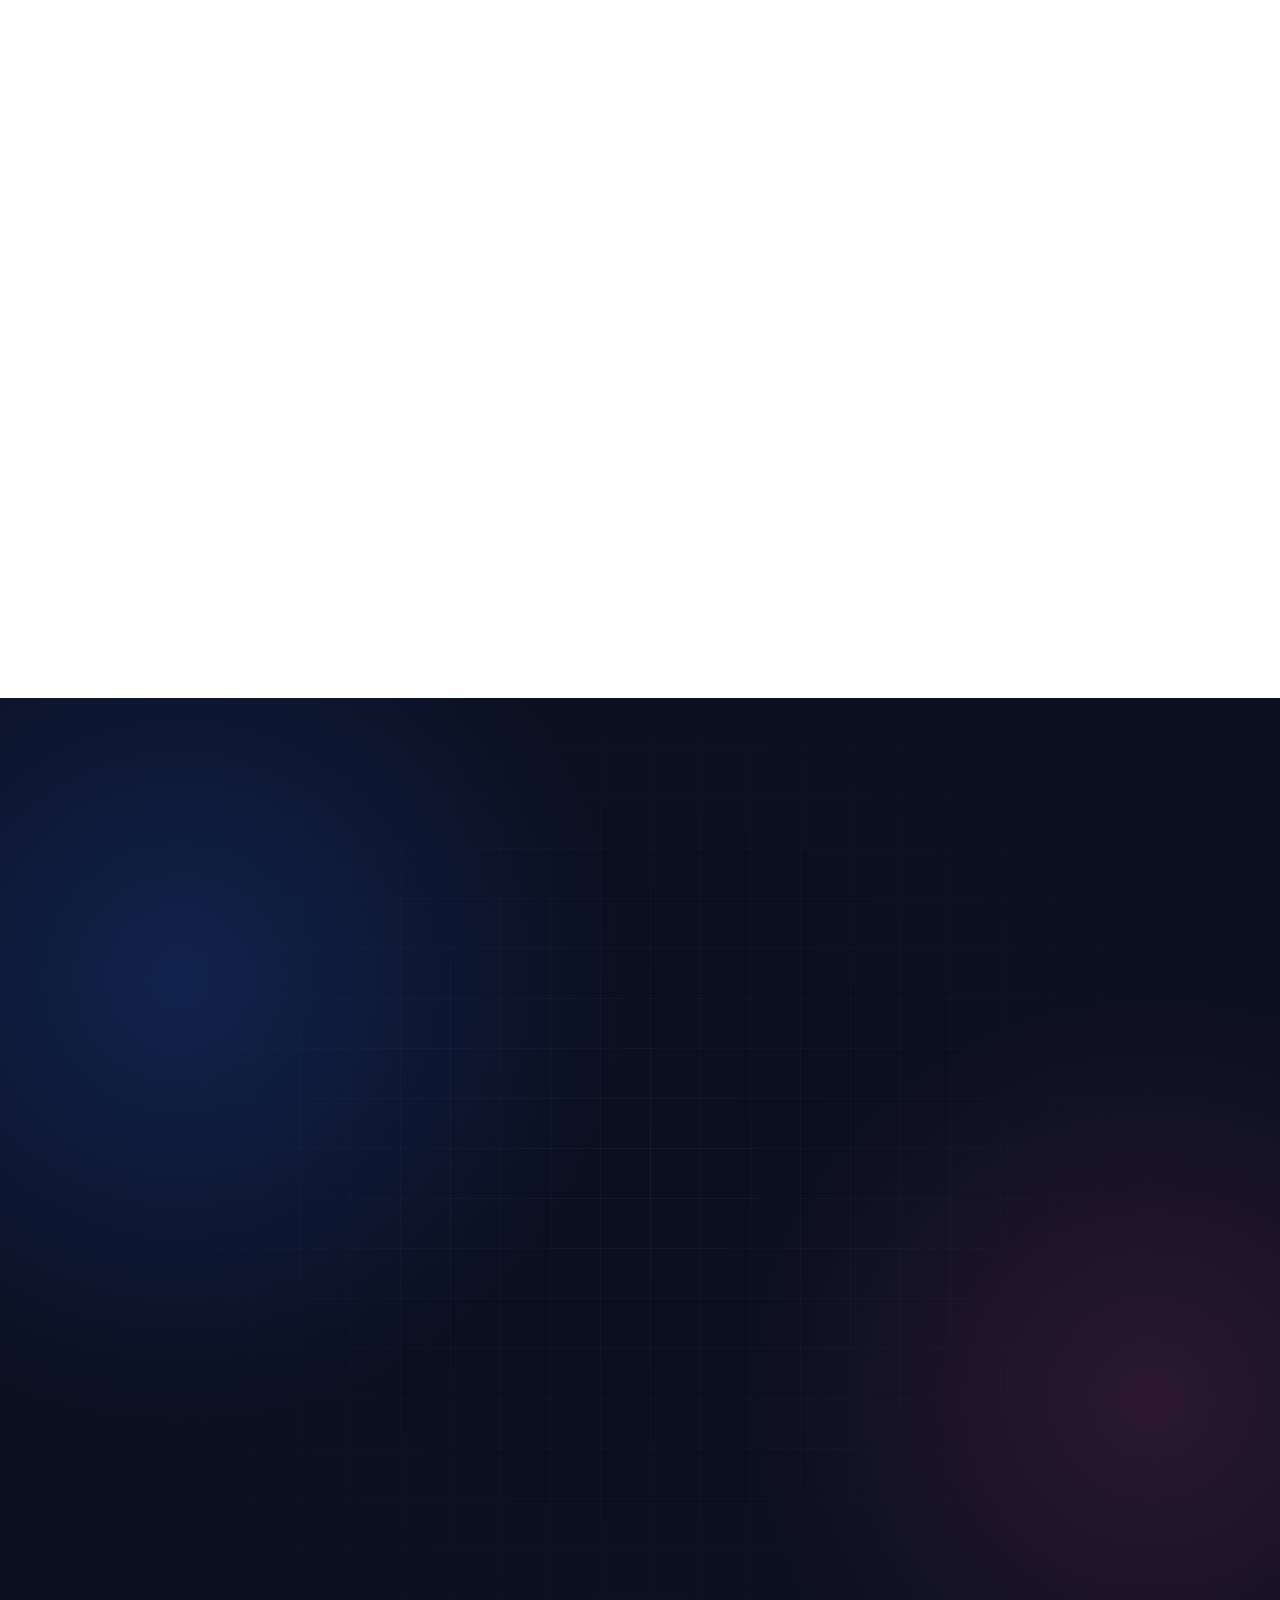
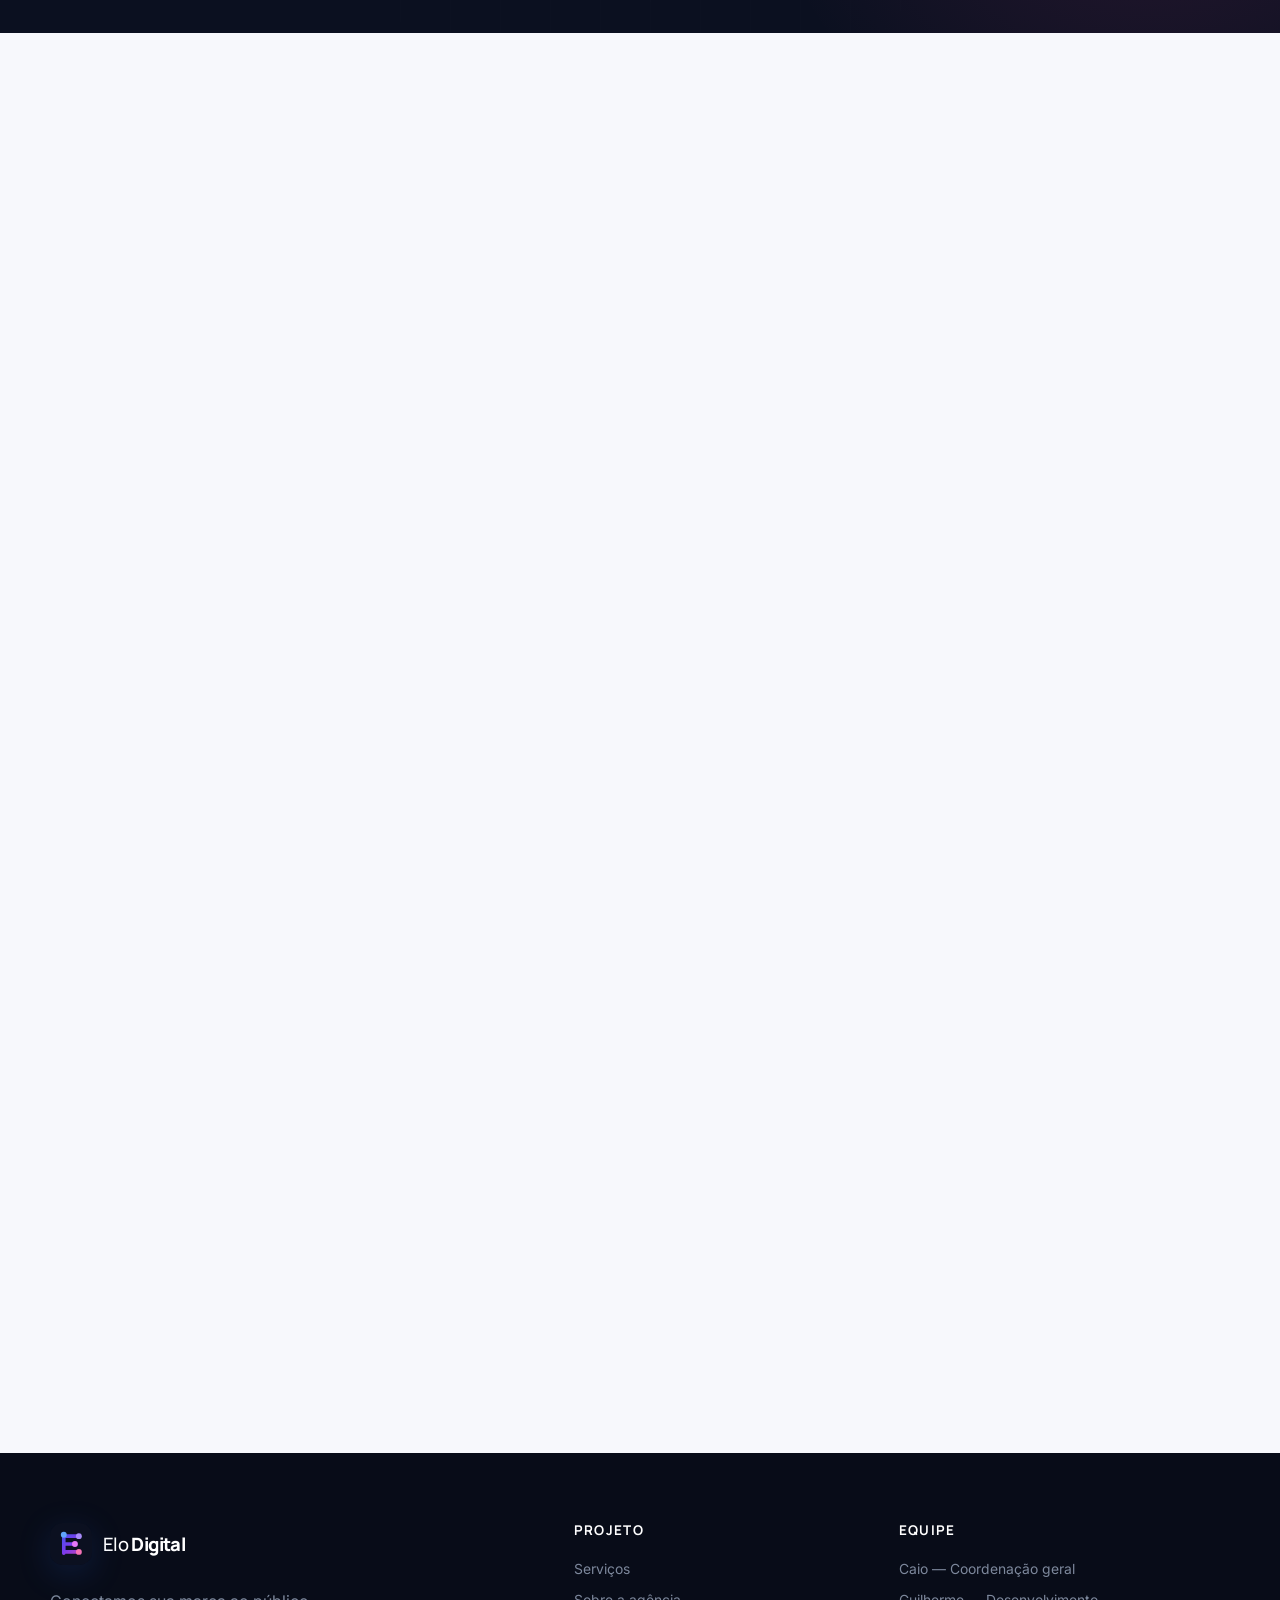
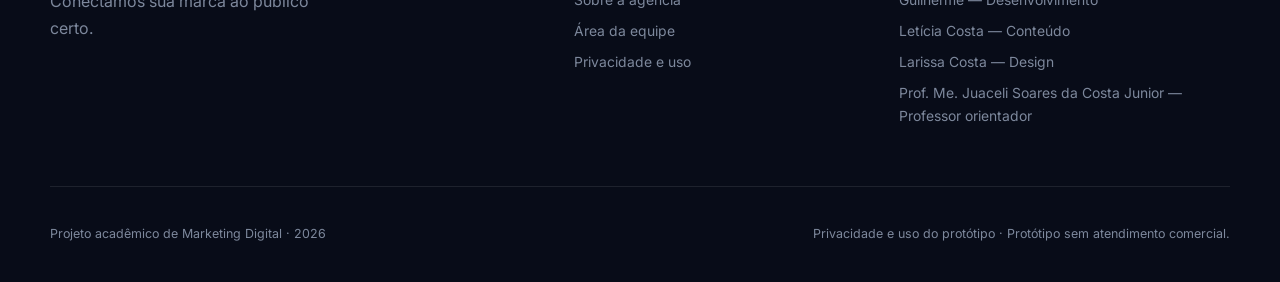
==== commit 08705b19: "Complete campaign manager and audit workflow" ====
--- a/index.html
+++ b/index.html
@@ -107,7 +107,7 @@
             </div>
             <p>
               A estrutura planejada reúne os principais pontos operacionais de marketing digital.
-              Os módulos serão liberados nas próximas etapas do projeto.
+              Os cinco módulos já estão disponíveis na área demonstrativa da equipe.
             </p>
           </div>
 
@@ -162,12 +162,13 @@
                 <span class="icone-servico icone-gestor" aria-hidden="true">
                   <svg viewBox="0 0 24 24"><path d="M3 3v18h18M7 16l4-5 4 3 5-7"/><path d="M17 7h3v3"/></svg>
                 </span>
-                <span class="selo-em-breve">Em breve</span>
+                <span class="selo-disponivel">Disponível</span>
               </div>
               <p class="numero-cartao">04</p>
               <h3>Gestor</h3>
               <p class="subtitulo-cartao">Gestão de campanhas</p>
-              <p>Reúne campanhas orgânicas e pagas para facilitar o acompanhamento de redes e anúncios.</p>
+              <p>Planeje campanhas orgânicas e pagas, organize prazos e acompanhe resultados simulados.</p>
+              <a class="link-cartao-modulo" href="login.html">Acessar módulo <span aria-hidden="true">→</span></a>
               <span class="linha-cartao" aria-hidden="true"></span>
             </article>
 
@@ -176,12 +177,13 @@
                 <span class="icone-servico icone-auditoria" aria-hidden="true">
                   <svg viewBox="0 0 24 24"><path d="M9 11 12 14 22 4"/><path d="M21 12v7a2 2 0 0 1-2 2H5a2 2 0 0 1-2-2V5a2 2 0 0 1 2-2h11"/></svg>
                 </span>
-                <span class="selo-em-breve">Em breve</span>
+                <span class="selo-disponivel">Disponível</span>
               </div>
               <p class="numero-cartao">05</p>
               <h3>Auditoria</h3>
               <p class="subtitulo-cartao">Revisão e conformidade</p>
-              <p>Verifica diretrizes e LGPD, registra alertas e prepara pareceres antes de uma ação avançar.</p>
+              <p>Revise peças e ofertas com um checklist, registre ajustes e emita um parecer demonstrativo.</p>
+              <a class="link-cartao-modulo" href="login.html">Acessar módulo <span aria-hidden="true">→</span></a>
               <span class="linha-cartao" aria-hidden="true"></span>
             </article>
           </div>
@@ -293,6 +295,7 @@
           <a href="#servicos">Serviços</a>
           <a href="#sobre">Sobre a agência</a>
           <a href="login.html">Área da equipe</a>
+          <a href="privacidade.html">Privacidade e uso</a>
         </div>
         <div>
           <h2>Equipe</h2>
@@ -305,7 +308,7 @@
       </div>
       <div class="container rodape-final">
         <p>Projeto acadêmico de Marketing Digital · 2026</p>
-        <p>Protótipo sem atendimento comercial.</p>
+        <p><a href="privacidade.html">Privacidade e uso do protótipo</a> · Protótipo sem atendimento comercial.</p>
       </div>
     </footer>
   </body>
--- a/styles.css
+++ b/styles.css
@@ -2480,6 +2480,211 @@
   .lista-tecnica-dashboard dd {
     text-align: left;
   }
+}
+
+/* Finalização: Gestor, Auditoria e privacidade */
+
+.modulo-gestor { --acento-modulo: #0f766e; --acento-rgb: 15 118 110; }
+.modulo-auditoria { --acento-modulo: #db2777; --acento-rgb: 219 39 119; }
+.modulo-painel-gestor::before { background: #0f766e; }
+.modulo-painel-auditoria::before { background: linear-gradient(90deg, #db2777, #f97316); }
+.modulo-painel-gestor .barra-progresso span,
+.modulo-painel-auditoria .barra-progresso span { width: 100%; }
+
+.pagina-modulo .campo-formulario > span,
+.pagina-modulo .filtros-modulo label > span,
+.pagina-modulo .navegacao-modulos > a { font-size: .875rem; }
+.pagina-modulo .campo-formulario > small,
+.pagina-modulo .ajuda-campo,
+.pagina-modulo .acoes-linha :is(button, a) { font-size: .78rem; }
+
+.resumo-final-dashboard { position: relative; z-index: 2; padding: 0 0 10px; background: #f6f8fc; }
+.grade-resumo-final { display: grid; grid-template-columns: repeat(6, minmax(0, 1fr)); gap: 12px; transform: translateY(-22px); }
+.grade-resumo-final article { display: grid; min-height: 105px; align-content: center; padding: 17px; background: #fff; border: 1px solid var(--borda); border-radius: 16px; box-shadow: 0 14px 35px rgb(11 16 32 / 9%); }
+.grade-resumo-final span { color: #6c788c; font-size: .78rem; }
+.grade-resumo-final strong { color: var(--marinho); font-family: "Manrope", sans-serif; font-size: 1.35rem; line-height: 1.25; }
+
+.seletor-campanha-painel { width: 100%; max-width: 360px; min-width: 0; min-height: 44px; box-sizing: border-box; padding: 8px 38px 8px 12px; color: var(--texto); background: #fff; border: 1px solid #cfd8e6; border-radius: 11px; font: inherit; }
+.indicadores-gestor article:nth-child(1),
+.indicadores-auditoria article:nth-child(1) { border-top: 4px solid var(--acento-modulo); }
+.cartoes-indicadores.indicadores-gestor { grid-template-columns: repeat(5, minmax(0, 1fr)); }
+.indicadores-gestor strong,
+.indicadores-auditoria strong { font-size: clamp(1.55rem, 3vw, 2.15rem); }
+
+.grade-checkboxes { display: grid; grid-template-columns: repeat(3, minmax(0, 1fr)); gap: 10px; margin-bottom: 18px; }
+.grade-checkboxes label,
+.opcao-material,
+.checkbox-aceite { display: flex; align-items: flex-start; gap: 9px; padding: 12px; color: #425068; background: #f7f9fc; border: 1px solid #dfe5ed; border-radius: 11px; font-size: .875rem; }
+.grade-checkboxes input,
+.opcao-material input,
+.checkbox-aceite input { width: 18px; height: 18px; flex: 0 0 auto; accent-color: var(--acento-modulo); }
+.contas-canais { margin-bottom: 24px; }
+.grade-materiais { display: grid; grid-template-columns: 1fr 1fr; gap: 22px; }
+.grade-materiais h3 { margin: 0 0 10px; font-size: 1rem; }
+.grade-materiais > div > div { display: grid; gap: 8px; }
+.texto-vazio-inline { color: #758196; font-size: .85rem; }
+.grade-metricas { display: grid; grid-template-columns: repeat(4, minmax(0, 1fr)); gap: 12px; }
+
+.tag-canal { display: inline-flex; padding: 4px 7px; margin: 2px; color: #0f5e58; background: #e7f7f4; border-radius: 999px; font-size: .72rem; font-weight: 750; }
+.selo-status-gestor,
+.selo-auditoria,
+.selo-meta,
+.selo-risco { display: inline-flex; padding: 5px 9px; border-radius: 999px; font-size: .72rem; font-weight: 800; white-space: nowrap; }
+.selo-status-gestor { color: #0f5e58; background: #e2f5f1; }
+.selo-auditoria.aprovada { color: #075d49; background: #dcfce7; }
+.selo-auditoria.bloqueada { color: #991b1b; background: #fee2e2; }
+
+.grade-comparacao { display: grid; grid-template-columns: repeat(4, minmax(0, 1fr)); gap: 12px; }
+.grade-comparacao article { position: relative; display: grid; min-height: 150px; align-content: start; padding: 18px; overflow: hidden; background: #f8fafc; border: 1px solid #e0e6ee; border-radius: 15px; }
+.grade-comparacao article > div { display: grid; }
+.grade-comparacao span:first-child { color: #69768a; font-size: .78rem; }
+.grade-comparacao strong { color: var(--marinho); font-family: "Manrope", sans-serif; font-size: 1.45rem; }
+.grade-comparacao small { color: #8290a4; }
+.selo-meta { position: absolute; top: 14px; right: 14px; }
+.selo-meta.atingida { color: #075d49; background: #dcfce7; }
+.selo-meta.pendente { color: #92400e; background: #fef3c7; }
+.barra-meta { position: absolute; right: 18px; bottom: 18px; left: 18px; height: 6px; overflow: hidden; background: #dfe6ee; border-radius: 999px; }
+.barra-meta span { display: block; height: 100%; background: #0f766e; border-radius: inherit; }
+.grade-indicadores-calculados { display: grid; grid-template-columns: repeat(5, minmax(0, 1fr)); gap: 12px; margin-top: 16px; }
+.grade-indicadores-calculados article { display: grid; padding: 16px; background: #0b1020; border-radius: 14px; }
+.grade-indicadores-calculados span { color: #96a3b8; font-size: .78rem; }
+.grade-indicadores-calculados strong { color: #fff; font-family: "Manrope", sans-serif; font-size: 1.08rem; }
+.grade-indicadores-calculados small { color: #7f8ba0; }
+
+.agenda-lista { display: grid; gap: 12px; }
+.item-agenda { display: grid; grid-template-columns: 130px 1fr auto; align-items: center; gap: 20px; padding: 18px; background: #f9fbfc; border: 1px solid #dfe6ec; border-left: 4px solid #0f766e; border-radius: 14px; }
+.item-agenda time { display: grid; color: #506075; }
+.item-agenda time strong { color: var(--marinho); }
+.item-agenda h3 { margin: 5px 0 2px; font-size: 1rem; }
+.item-agenda p { margin: 0; color: #758196; font-size: .82rem; }
+
+.painel-auditoria { border-top: 4px solid #db2777; }
+.grade-contexto-auditoria { display: grid; grid-template-columns: .8fr 1.2fr; gap: 18px; margin-bottom: 28px; }
+.grade-contexto-auditoria > article,
+.grade-contexto-auditoria > div { padding: 20px; background: #f8fafc; border: 1px solid #e0e6ee; border-radius: 15px; }
+.grade-contexto-auditoria h3 { margin: 4px 0 8px; }
+.grade-contexto-auditoria p { color: #69768a; }
+.grade-contexto-auditoria dl { margin: 15px 0 0; }
+.grade-contexto-auditoria dl div { display: flex; justify-content: space-between; gap: 15px; padding: 8px 0; border-top: 1px solid #e2e7ee; font-size: .8rem; }
+.grade-contexto-auditoria dd { margin: 0; text-align: right; }
+.grade-contexto-auditoria > div { display: grid; grid-template-columns: 1fr 1fr; gap: 16px; }
+.material-auditoria { padding: 11px; margin-top: 8px; background: #fff; border: 1px solid #e2e7ee; border-radius: 10px; }
+.material-auditoria span { color: #9d174d; font-size: .72rem; font-weight: 800; }
+.material-auditoria p { margin: 4px 0 0; font-size: .8rem; }
+.cabecalho-subsecao { display: flex; align-items: center; justify-content: space-between; gap: 18px; margin: 30px 0 15px; }
+.cabecalho-subsecao h3 { margin: 0; }
+.cabecalho-subsecao p { margin: 2px 0 0; color: #738096; font-size: .82rem; }
+.lista-alertas { display: grid; grid-template-columns: repeat(2, minmax(0, 1fr)); gap: 12px; margin-bottom: 30px; }
+.alerta-auditoria { display: grid; grid-template-columns: auto 1fr; gap: 12px; padding: 16px; background: #f8fafc; border: 1px solid #dfe5ed; border-left: 4px solid #2563eb; border-radius: 13px; }
+.alerta-auditoria.warning { border-left-color: #eab308; }
+.alerta-auditoria.high { border-left-color: #f97316; }
+.alerta-auditoria.block { border-left-color: #dc2626; }
+.icone-risco { display: grid; width: 28px; height: 28px; place-items: center; color: #fff; background: #2563eb; border-radius: 50%; font-weight: 850; }
+.alerta-auditoria.warning .icone-risco { color: #422006; background: #facc15; }
+.alerta-auditoria.high .icone-risco { background: #f97316; }
+.alerta-auditoria.block .icone-risco { background: #dc2626; }
+.alerta-auditoria span { color: #758196; font-size: .72rem; font-weight: 750; }
+.alerta-auditoria h4 { margin: 2px 0 4px; font-size: .92rem; }
+.alerta-auditoria p { margin: 0; color: #667489; font-size: .8rem; }
+.sem-alertas { display: flex; grid-column: 1 / -1; align-items: center; gap: 13px; padding: 18px; color: #075d49; background: #ecfdf5; border: 1px solid #bbf7d0; border-radius: 13px; }
+.sem-alertas > span { display: grid; width: 30px; height: 30px; place-items: center; color: #fff; background: #059669; border-radius: 50%; }
+.sem-alertas p { margin: 2px 0 0; color: #4b766c; }
+
+.checklist-auditoria { display: grid; gap: 9px; margin-bottom: 18px; }
+.checklist-auditoria > div { display: grid; grid-template-columns: 1fr 210px; align-items: center; gap: 20px; padding: 14px; background: #f8fafc; border: 1px solid #e1e6ed; border-radius: 12px; }
+.checklist-auditoria strong,
+.checklist-auditoria small { display: block; }
+.checklist-auditoria small { color: #738096; }
+.checklist-auditoria select { min-height: 43px; padding: 8px 12px; background: #fff; border: 1px solid #cfd8e6; border-radius: 10px; }
+.texto-aceite { padding: 15px; color: #4b566a; background: #f8fafc; border-left: 4px solid #db2777; border-radius: 8px; }
+.checkbox-aceite { margin-top: 12px; }
+.acoes-parecer { display: flex; flex-wrap: wrap; gap: 10px; }
+
+.linha-tempo-auditoria { position: relative; display: grid; gap: 14px; padding-left: 24px; }
+.linha-tempo-auditoria::before { position: absolute; top: 8px; bottom: 8px; left: 8px; width: 2px; content: ""; background: #dfe5ed; }
+.item-revisao { position: relative; padding: 19px; background: #f9fafc; border: 1px solid #e0e5ed; border-radius: 15px; }
+.marcador-revisao { position: absolute; top: 24px; left: -22px; width: 14px; height: 14px; background: #f59e0b; border: 3px solid #fff; border-radius: 50%; box-shadow: 0 0 0 2px #dfe5ed; }
+.marcador-revisao.ok { background: #059669; }
+.marcador-revisao.fail { background: #dc2626; }
+.cabecalho-revisao { display: flex; align-items: center; justify-content: space-between; gap: 15px; }
+.cabecalho-revisao span:first-child { color: #778398; font-size: .75rem; }
+.cabecalho-revisao h3 { margin: 2px 0 0; }
+.selo-risco.info { color: #1d4ed8; background: #dbeafe; }
+.selo-risco.warning { color: #854d0e; background: #fef9c3; }
+.selo-risco.high { color: #9a3412; background: #ffedd5; }
+.selo-risco.block { color: #991b1b; background: #fee2e2; }
+.item-revisao > p { color: #59667a; }
+.item-revisao dl { display: flex; flex-wrap: wrap; gap: 20px; }
+.item-revisao dl div { display: grid; }
+.item-revisao dt { color: #8490a2; font-size: .7rem; }
+.item-revisao dd { margin: 0; font-size: .82rem; font-weight: 750; }
+.item-revisao details { padding: 12px; margin: 14px 0; background: #fff; border-radius: 10px; }
+.item-revisao summary { cursor: pointer; font-weight: 750; }
+
+.relatorio-impressao { display: none; }
+
+.pagina-privacidade { min-height: 100vh; background: #f8fafc; }
+.cabecalho-estatico { position: sticky; top: 0; background: rgb(255 255 255 / 94%); border-bottom: 1px solid var(--borda); }
+.navegacao-estatica { display: flex; position: static; width: auto; min-height: auto; flex-direction: row; padding: 0; background: transparent; border: 0; box-shadow: none; opacity: 1; pointer-events: auto; transform: none; }
+.hero-privacidade { padding: 145px 0 70px; color: #cbd3e1; background: radial-gradient(circle at 80% 0, rgb(124 58 237 / 36%), transparent 36%), var(--marinho); }
+.hero-privacidade h1 { max-width: 850px; margin-bottom: 14px; color: #fff; font-size: clamp(2.6rem, 6vw, 5rem); }
+.hero-privacidade p:not(.sobretitulo) { max-width: 760px; margin: 0; }
+.conteudo-privacidade { max-width: 900px; padding-top: 60px; padding-bottom: 90px; }
+.conteudo-privacidade section { padding-bottom: 28px; margin-bottom: 28px; border-bottom: 1px solid #dfe5ed; }
+.conteudo-privacidade h2 { margin-bottom: 10px; font-size: 1.45rem; }
+.conteudo-privacidade p { margin: 0; color: #586579; }
+.conteudo-privacidade code { padding: 2px 5px; background: #e9edf4; border-radius: 5px; }
+
+@media (max-width: 1050px) {
+  .cartoes-indicadores.indicadores-gestor { grid-template-columns: repeat(3, minmax(0, 1fr)); }
+  .grade-resumo-final { grid-template-columns: repeat(3, 1fr); }
+  .grade-metricas { grid-template-columns: repeat(2, 1fr); }
+  .grade-comparacao { grid-template-columns: repeat(2, 1fr); }
+  .grade-indicadores-calculados { grid-template-columns: repeat(3, 1fr); }
+}
+
+@media (max-width: 760px) {
+  .cartoes-indicadores.indicadores-gestor { grid-template-columns: repeat(2, minmax(0, 1fr)); }
+  .grade-resumo-final { grid-template-columns: repeat(2, 1fr); transform: none; padding-top: 16px; }
+  .grade-checkboxes { grid-template-columns: 1fr 1fr; }
+  .grade-materiais,
+  .grade-contexto-auditoria { grid-template-columns: 1fr; }
+  .grade-contexto-auditoria > div { grid-template-columns: 1fr; }
+  .lista-alertas { grid-template-columns: 1fr; }
+  .checklist-auditoria > div { grid-template-columns: 1fr; gap: 10px; }
+  .item-agenda { grid-template-columns: 1fr; }
+  .navegacao-estatica { width: auto; }
+}
+
+@media (max-width: 520px) {
+  .grade-checkboxes,
+  .grade-metricas,
+  .grade-comparacao,
+  .grade-indicadores-calculados { grid-template-columns: 1fr; }
+  .grade-resumo-final article { min-height: 92px; }
+  .cabecalho-subsecao,
+  .cabecalho-revisao { align-items: flex-start; flex-direction: column; }
+  .hero-privacidade { padding-top: 115px; }
+}
+
+@media print {
+  body.pagina-modulo.modulo-auditoria { background: #fff; }
+  .modulo-auditoria > :not(main),
+  .modulo-auditoria main > :not(.relatorio-impressao) { display: none !important; }
+  .modulo-auditoria .relatorio-impressao { display: block !important; max-width: 760px; margin: 0 auto; color: #111827; background: #fff; font: 11pt/1.5 Arial, sans-serif; }
+  .relatorio-impressao header { display: flex; align-items: center; gap: 16px; padding-bottom: 18px; border-bottom: 2px solid #0b1020; }
+  .relatorio-impressao header img { width: 48px; }
+  .relatorio-impressao header p,
+  .relatorio-impressao header h1 { margin: 0; }
+  .relatorio-impressao section { padding: 16px 0; break-inside: avoid; border-bottom: 1px solid #d1d5db; }
+  .relatorio-impressao h2 { font-size: 14pt; }
+  .relatorio-impressao dl { display: grid; grid-template-columns: 1fr 1fr; gap: 10px; }
+  .relatorio-impressao dl div { display: grid; }
+  .relatorio-impressao dd { margin: 0; font-weight: 700; }
+  .relatorio-impressao table { width: 100%; border-collapse: collapse; }
+  .relatorio-impressao th,
+  .relatorio-impressao td { padding: 7px; border: 1px solid #d1d5db; text-align: left; }
+  .relatorio-impressao footer { padding-top: 18px; color: #4b5563; font-size: 9pt; }
 }
 
 @media (prefers-reduced-motion: reduce) {
@@ -3099,9 +3304,9 @@
   .painel-modulo,
   .painel-preview-editor { padding: 20px; border-radius: 17px; }
   .cabecalho-painel-modulo { align-items: flex-start; flex-direction: column; }
-  .cartoes-indicadores { grid-template-columns: 1fr 1fr; gap: 10px; }
+  .cartoes-indicadores { grid-template-columns: repeat(2, minmax(0, 1fr)); gap: 10px; }
   .cartoes-indicadores article { min-height: 125px; padding: 17px; }
-  .cartoes-indicadores strong { font-size: 2rem; }
+  .cartoes-indicadores strong { min-width: 0; overflow-wrap: anywhere; font-size: 2rem; }
   .grade-formulario { grid-template-columns: 1fr; }
   .campo-largo { grid-column: auto; }
   .grupo-acoes-compactas { align-items: stretch; flex-direction: column; }
